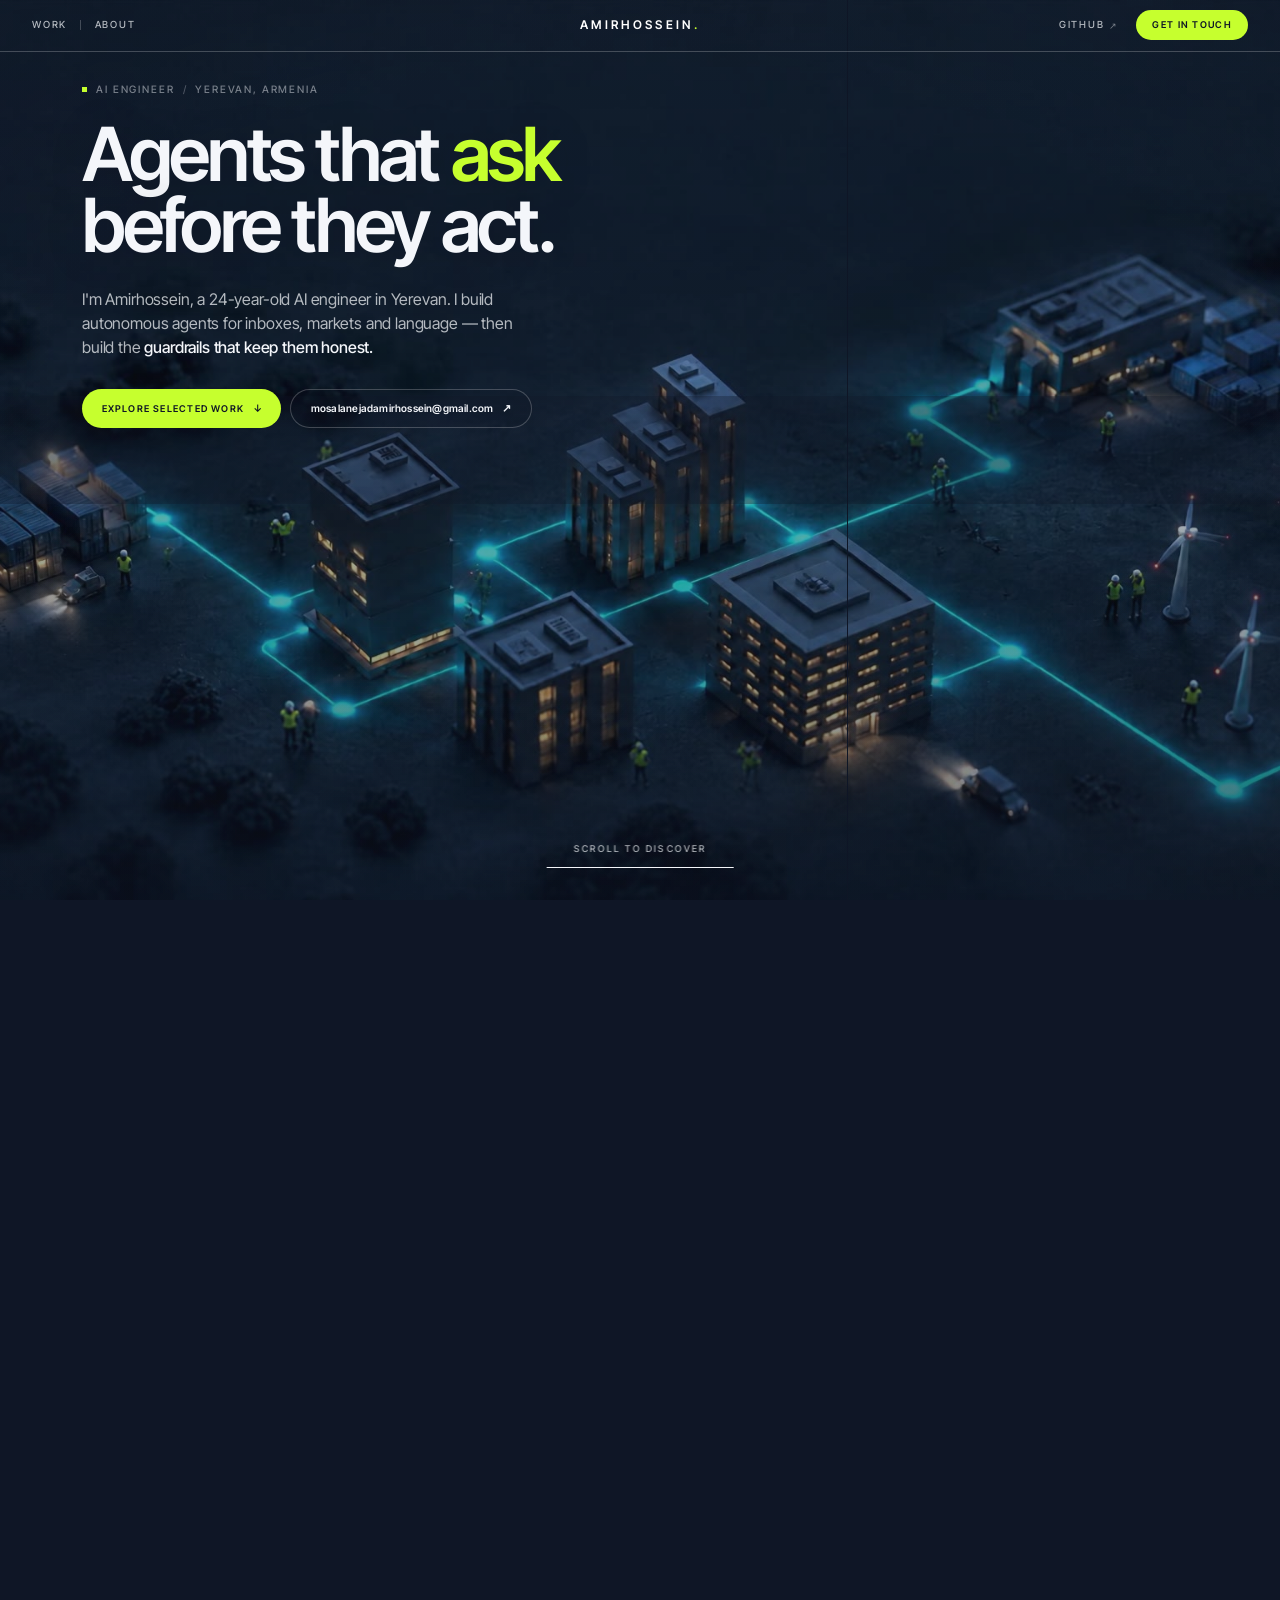
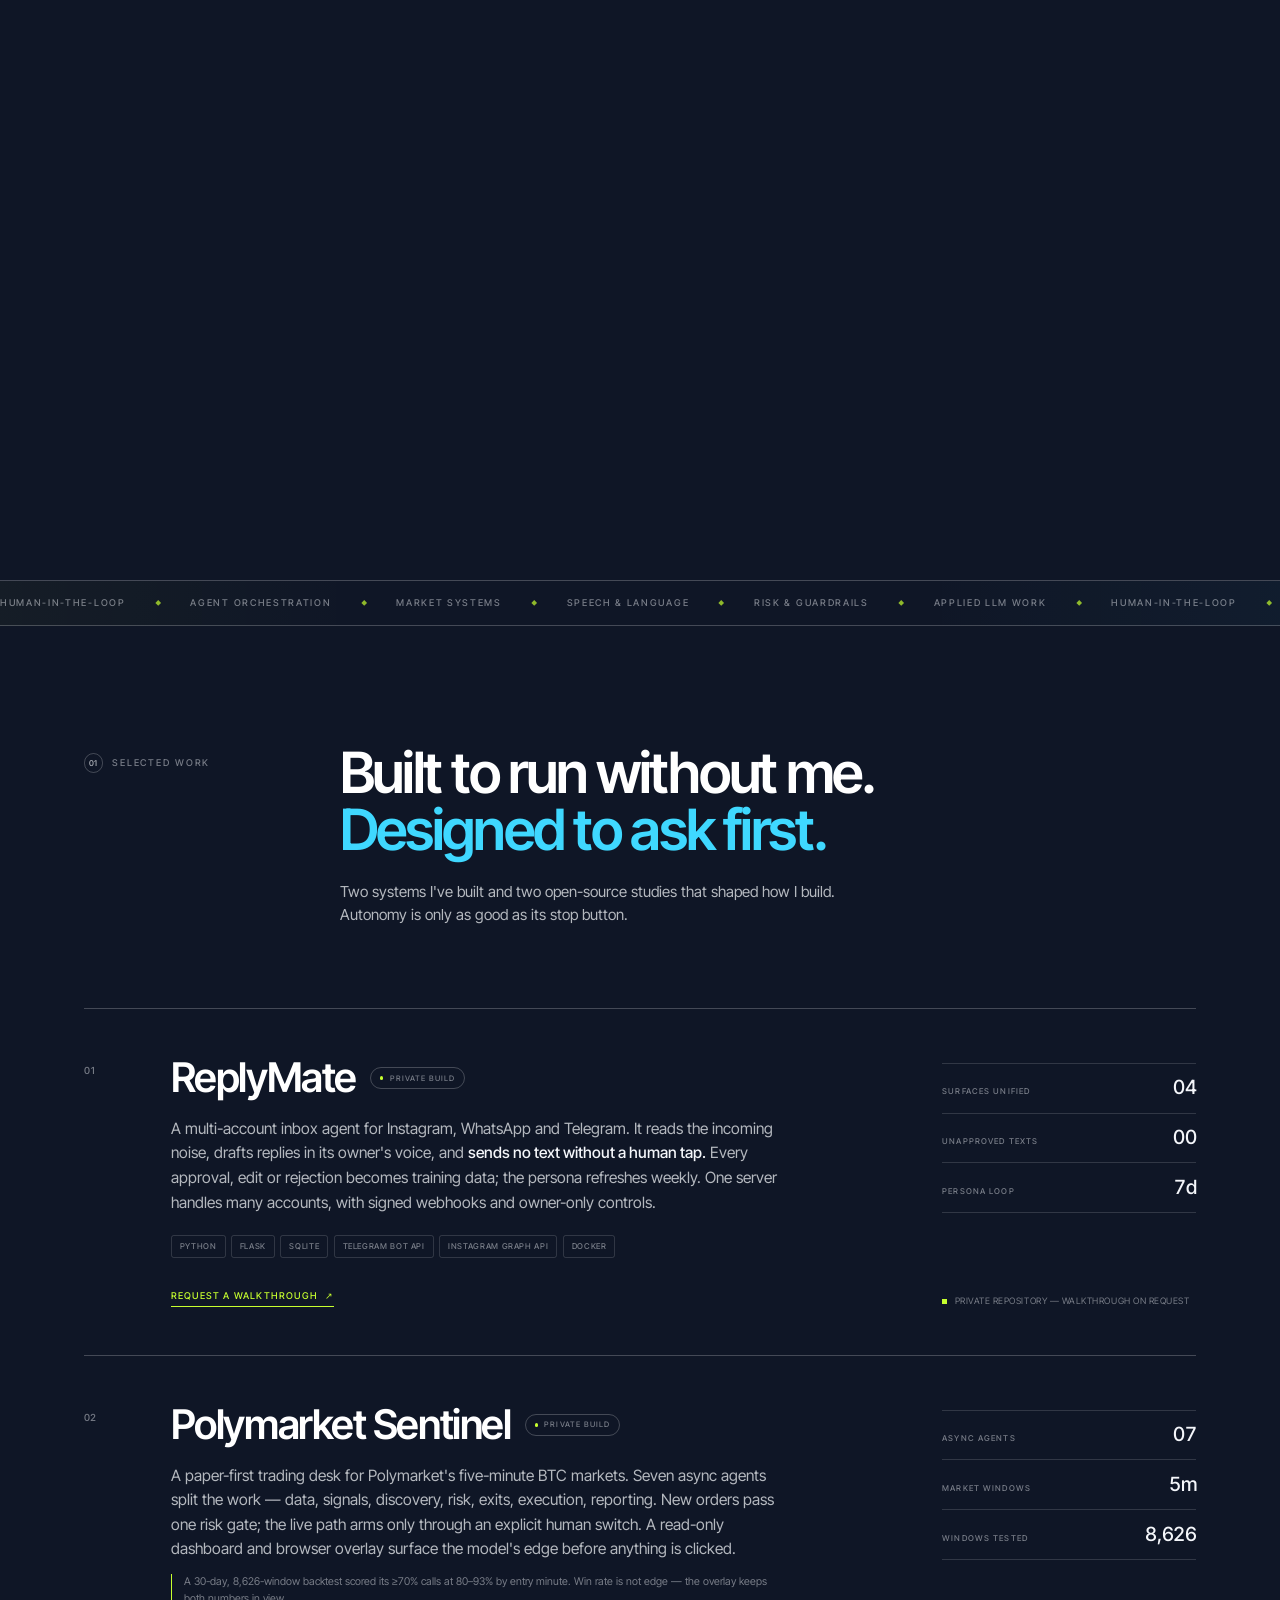
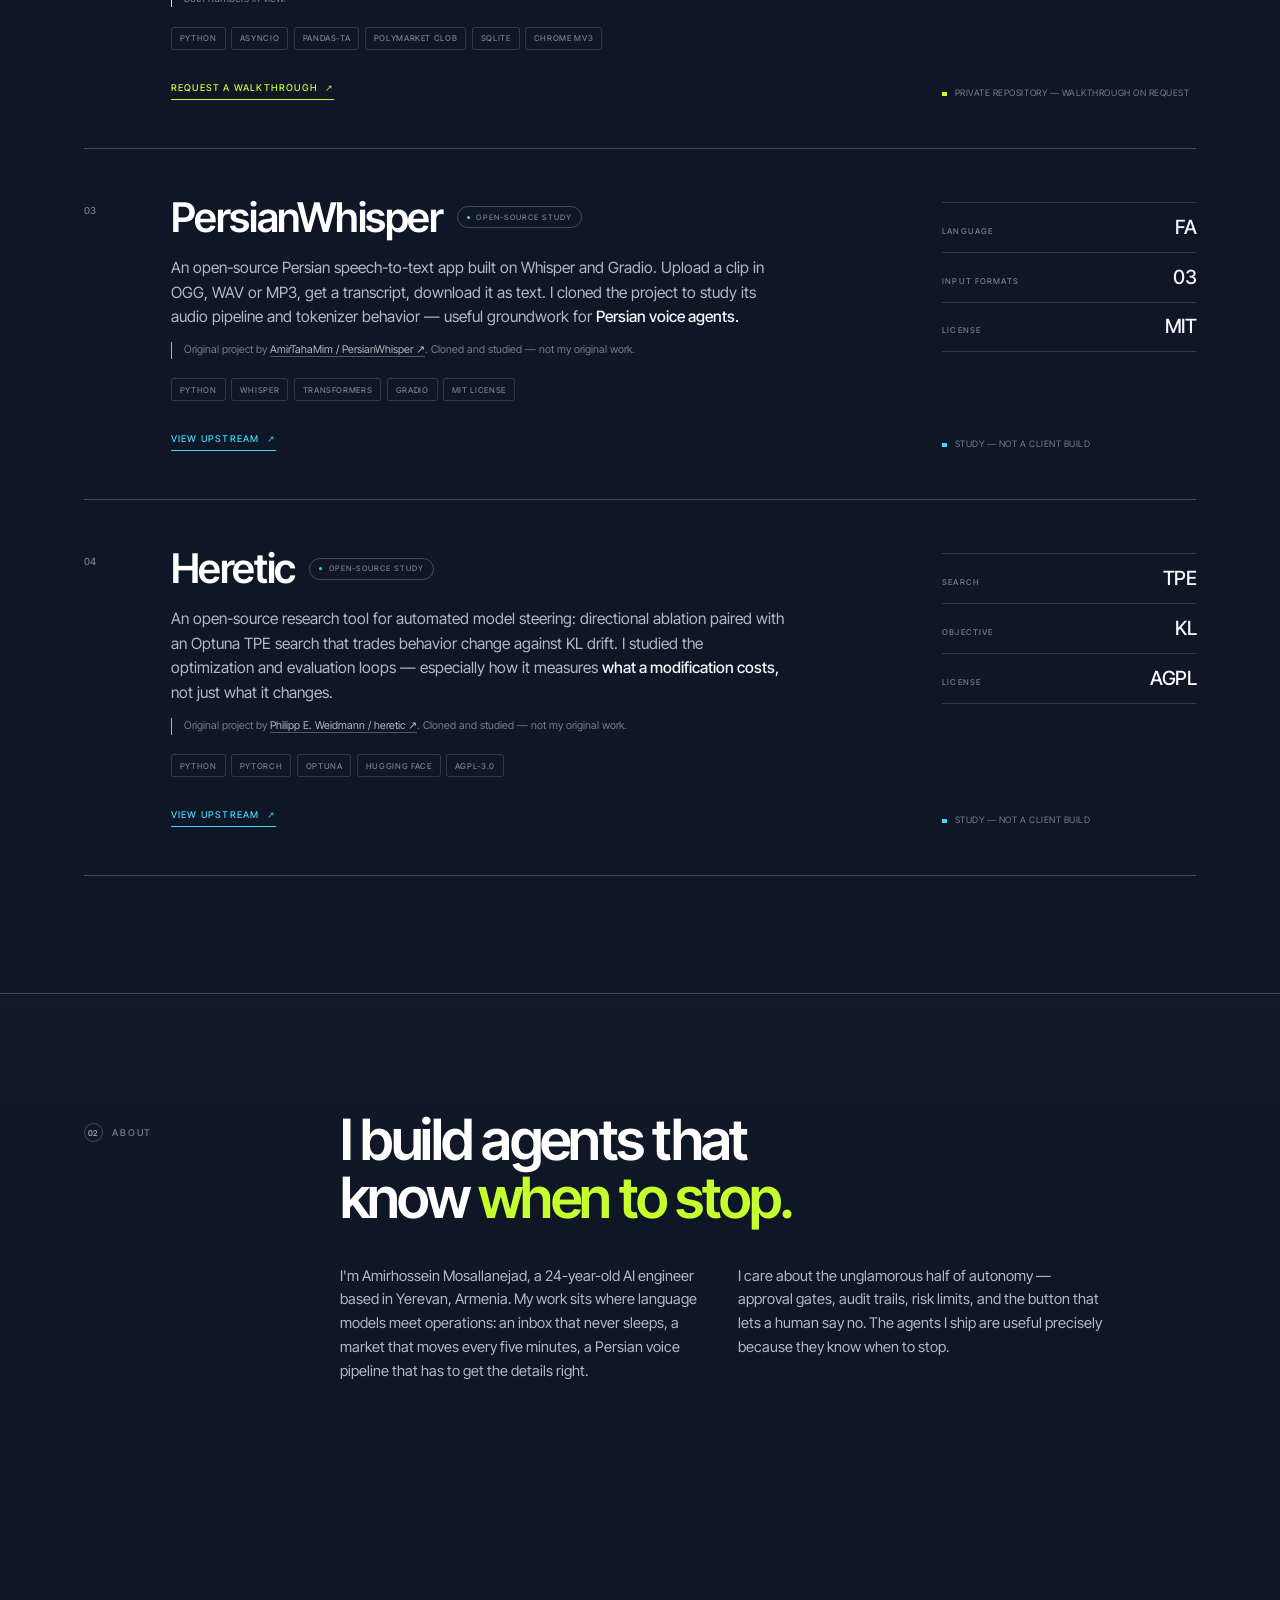
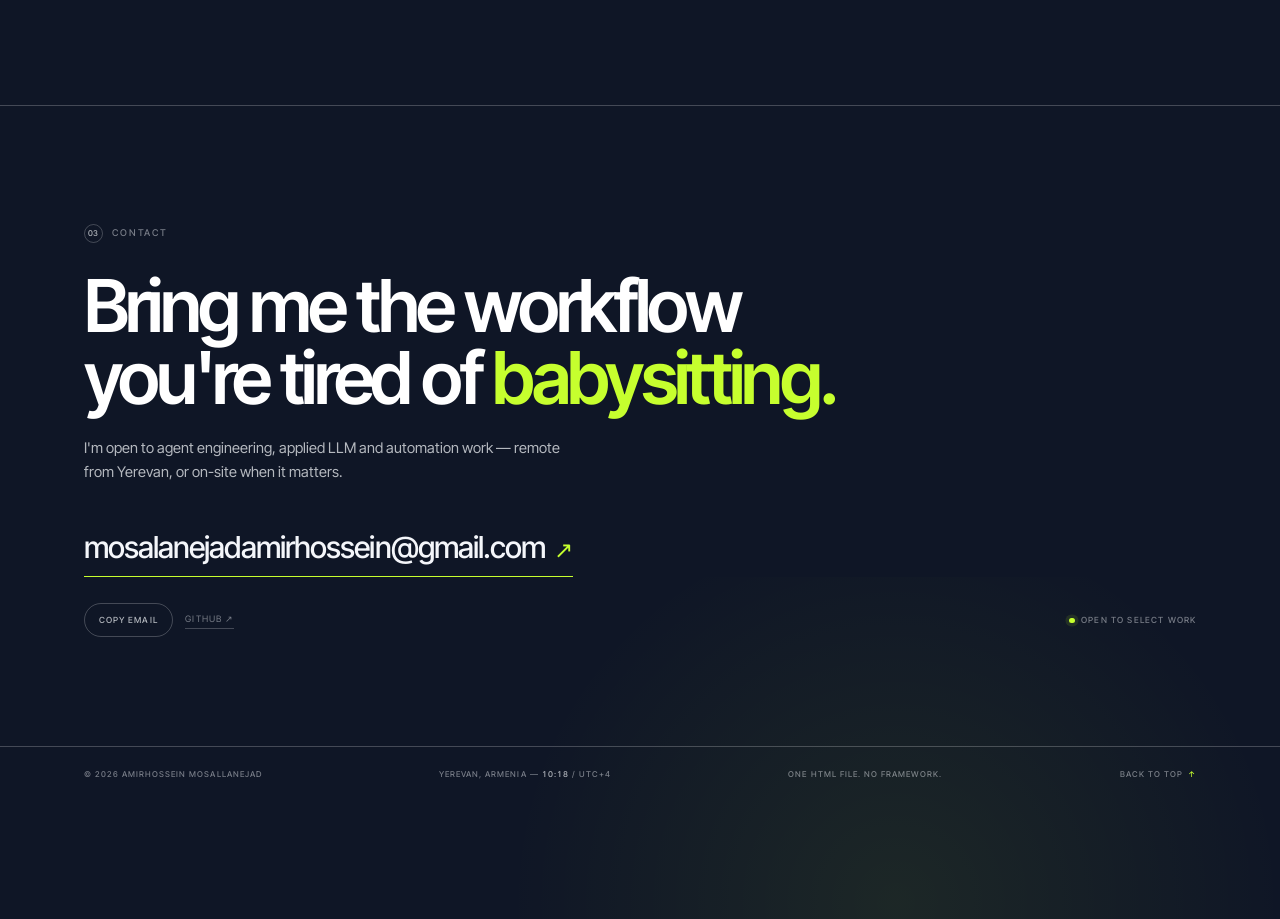
==== index.html @ d2a383b5 "Remove the remaining mobile scroll hitches The fixed nav blurred the playing video whenever scrollin" ====
<!doctype html>
<html lang="en" class="no-js">
<head>
<meta charset="utf-8" />
<meta name="viewport" content="width=device-width, initial-scale=1" />
<title>Amirhossein Mosallanejad — AI Engineer, Yerevan</title>
<meta name="description" content="Amirhossein Mosallanejad is an AI engineer in Yerevan building autonomous agents — inbox systems, market tooling and language interfaces — with human approval built in." />
<meta name="google-site-verification" content="Wi-mcIzAHTsXo7SHB0qnZDBmUyyiSTgstrzlADYNdCY" />
<meta name="author" content="Amirhossein Mosallanejad" />
<meta name="robots" content="index, follow, max-image-preview:large" />
<link rel="canonical" href="https://amirhosseinmosallanejad.github.io/" />
<link rel="me" href="https://github.com/AMIRHOSSEINMOSALLANEJAD" />
<meta name="color-scheme" content="dark" />
<meta name="theme-color" content="#0f1626" />
<meta property="og:type" content="website" />
<meta property="og:site_name" content="Amirhossein Mosallanejad" />
<meta property="og:locale" content="en_US" />
<meta property="og:url" content="https://amirhosseinmosallanejad.github.io/" />
<meta property="og:title" content="Amirhossein Mosallanejad — AI Engineer" />
<meta property="og:description" content="Autonomous agents for inboxes, markets and language. Built with guardrails, shipped with intent." />
<meta property="og:image" content="https://d2ol7oe51mr4n9.cloudfront.net/user_38xzZboKViGWJOttwIXH07lWA1P/33150b94-09f7-47da-a7c9-3ae76c2dd7eb.jpg" />
<meta property="og:image:alt" content="An isometric night city with glowing cyan routes between its buildings." />
<meta name="twitter:card" content="summary_large_image" />
<meta name="twitter:title" content="Amirhossein Mosallanejad — AI Engineer" />
<meta name="twitter:description" content="Autonomous agents for inboxes, markets and language. Built with guardrails, shipped with intent." />
<meta name="twitter:image" content="https://d2ol7oe51mr4n9.cloudfront.net/user_38xzZboKViGWJOttwIXH07lWA1P/33150b94-09f7-47da-a7c9-3ae76c2dd7eb.jpg" />
<script type="application/ld+json">
{
  "@context": "https://schema.org",
  "@type": "Person",
  "name": "Amirhossein Mosallanejad",
  "alternateName": "امیرحسین موسوی‌نژاد",
  "url": "https://amirhosseinmosallanejad.github.io/",
  "jobTitle": "AI Engineer",
  "description": "AI engineer building autonomous agents for inboxes, markets and language, with human approval built in.",
  "address": {
    "@type": "PostalAddress",
    "addressLocality": "Yerevan",
    "addressCountry": "AM"
  },
  "sameAs": [
    "https://github.com/AMIRHOSSEINMOSALLANEJAD"
  ],
  "knowsAbout": [
    "AI agents",
    "LLM applications",
    "workflow automation",
    "market systems",
    "speech recognition"
  ]
}
</script>
<noscript><style>.loader{display:none!important}</style></noscript>
<link rel="icon" href="data:image/svg+xml,%3Csvg xmlns='http://www.w3.org/2000/svg' viewBox='0 0 64 64'%3E%3Crect width='64' height='64' rx='14' fill='%230f1626'/%3E%3Cpath d='M18 46 31 17h3l13 29h-7l-3-8H27l-3 8z' fill='%23c6ff2e'/%3E%3C/svg%3E" />
<script>document.documentElement.classList.remove('no-js');document.documentElement.classList.add('js');</script>
<style>
/* Inter Tight — The Inter Project Authors, SIL Open Font License 1.1 */
@font-face{
  font-family:"Inter Tight";
  font-style:normal;
  font-weight:400 700;
  font-display:swap;
  src:url([data-uri]) format("woff2");
}

:root{
  --night:#0f1626;
  --ink:#f4f6fa;
  --ink-72:rgba(244,246,250,.72);
  --ink-46:rgba(244,246,250,.46);
  --grey:#2a3245;
  --lime:#c6ff2e;
  --cyan:#3fd8ff;
  --line:rgba(255,255,255,.22);
  --u:clamp(.72px, min(calc(100vw / 1440), calc(100vh / 960)), 1.5px);
  --pad:calc(var(--u) * 92);
  --gutter:calc(var(--u) * 36);
  --ease:cubic-bezier(.22, 1, .36, 1);
}

*,*::before,*::after{box-sizing:border-box}
html{scroll-behavior:smooth;background:var(--night);-webkit-text-size-adjust:100%}
html,body{overflow-x:clip}
body{
  margin:0;
  background:var(--night);
  color:var(--ink);
  font-family:"Inter Tight","Inter","Helvetica Neue",Arial,sans-serif;
  font-size:calc(var(--u) * 18);
  line-height:1.5;
  font-weight:400;
  -webkit-font-smoothing:antialiased;
  -moz-osx-font-smoothing:grayscale;
  text-rendering:optimizeLegibility;
}
body, a, button, a:visited{color:inherit}
a{text-decoration:none}
button{font:inherit;color:inherit;border:0;background:none;padding:0}
img,video,svg{display:block;max-width:100%}
h1,h2,h3,p,dl,dd,dt,ul,ol,figure{margin:0}
ul,ol{list-style:none;padding:0}
::selection{background:var(--lime);color:var(--night)}
:focus-visible{outline:2px solid var(--lime);outline-offset:4px}
.sr-only{
  position:absolute!important;width:1px;height:1px;padding:0;margin:-1px;
  overflow:hidden;clip:rect(0 0 0 0);white-space:nowrap;border:0;
}
.skip{
  position:fixed;top:12px;left:12px;z-index:300;
  transform:translateY(-160%);
  background:var(--lime);color:var(--night);
  padding:12px 18px;border-radius:999px;
  font-size:11px;font-weight:600;letter-spacing:.12em;text-transform:uppercase;
  transition:transform .25s var(--ease);
}
.skip:focus{transform:none}

/* ---------- nav ---------- */
.nav{
  position:fixed;inset:0 0 auto;z-index:100;
  height:calc(var(--u) * 58);
  display:grid;
  grid-template-columns:1fr auto 1fr;
  align-items:center;
  padding-inline:var(--gutter);
  border-bottom:1px solid var(--line);
  transition:background .45s ease, backdrop-filter .45s ease, border-color .45s ease;
}
.nav.is-scrolled{
  background:rgba(15,22,38,.6);
  border-bottom-color:rgba(255,255,255,.14);
  -webkit-backdrop-filter:blur(18px) saturate(1.2);
  backdrop-filter:blur(18px) saturate(1.2);
}
.nav-left{display:flex;align-items:center;gap:calc(var(--u) * 15);min-width:0}
.nav-left a,
.nav-gh{
  font-size:calc(var(--u) * 11);
  font-weight:500;
  letter-spacing:.18em;
  text-transform:uppercase;
  color:var(--ink-72);
  transition:color .25s ease;
  white-space:nowrap;
}
.nav-left a:hover,.nav-gh:hover{color:var(--ink)}
.nav-left .hair{display:block;width:1px;height:calc(var(--u) * 11);background:var(--line)}
.wordmark{
  justify-self:center;
  font-size:calc(var(--u) * 13.5);
  font-weight:600;
  letter-spacing:.28em;
  text-transform:uppercase;
  white-space:nowrap;
  transition:opacity .25s ease;
}
.wordmark span{color:var(--lime)}
.wordmark:hover{opacity:.72}
.nav-right{display:flex;align-items:center;justify-content:flex-end;gap:calc(var(--u) * 22);min-width:0}
.nav-gh{display:inline-flex;align-items:center;gap:calc(var(--u) * 5)}
.nav-gh .arr{font-size:.9em;letter-spacing:0;color:var(--ink-46);transition:color .25s ease,transform .25s ease}
.nav-gh:hover .arr{color:var(--lime);transform:translate(1px,-1px)}
.gh-short{display:none}
.nav-cta{
  display:inline-flex;align-items:center;justify-content:center;
  height:calc(var(--u) * 34);
  padding:0 calc(var(--u) * 18);
  border-radius:999px;
  background:var(--lime);color:var(--night);
  font-size:calc(var(--u) * 10.5);
  font-weight:600;
  letter-spacing:.14em;
  text-transform:uppercase;
  white-space:nowrap;
  transition:transform .3s var(--ease), background .3s ease;
}
.nav-cta:hover{transform:translateY(-1px);background:#d8ff6b}
.nav-cta-short{display:none}

/* ---------- hero ---------- */
.hero-track{position:relative;z-index:1;height:420vh;height:420lvh;background:var(--night)}
.scene{
  position:sticky;top:0;
  height:100vh;
  height:100lvh;
  overflow:hidden;
  background:var(--night);
  isolation:isolate;
}
.scene-video{
  position:absolute;inset:0;z-index:0;
  width:100%;height:100%;
  object-fit:cover;object-position:center;
  background:var(--night);
  transform:translateZ(0);
  filter:saturate(1.04) contrast(1.02);
}
.js .scene-video{
  opacity:0;
  transition:opacity .45s ease;
}
.js .scene-video.is-ready{opacity:1}
.shade{position:absolute;left:0;right:0;z-index:1;pointer-events:none}
.shade-top{
  top:0;height:56%;
  background:linear-gradient(180deg,rgba(15,22,38,.55),rgba(15,22,38,.34));
}
.shade-bottom{
  bottom:0;height:56%;
  background:linear-gradient(0deg,rgba(15,22,38,.5),rgba(15,22,38,.3));
}
.scene::after{
  content:"";position:absolute;inset:0;z-index:1;pointer-events:none;
  background:radial-gradient(120% 92% at 50% 42%,transparent 38%,rgba(15,22,38,.42) 100%);
}
.scene-veil{
  position:absolute;inset:0;z-index:4;
  background:var(--night);
  opacity:0;pointer-events:none;
  will-change:opacity;
}
.stage{
  position:absolute;inset:0;z-index:2;
  perspective:calc(var(--u) * 900);
  perspective-origin:50% 42%;
  pointer-events:none;
}
.hero-copy{
  position:absolute;
  top:calc(var(--u) * 92);
  left:var(--pad);
  right:var(--pad);
  max-width:calc(var(--u) * 900);
  transform-origin:50% 100%;
  will-change:transform,opacity;
  pointer-events:auto;
}
.eyebrow{
  display:flex;align-items:center;gap:calc(var(--u) * 10);
  font-size:calc(var(--u) * 11.5);
  font-weight:500;
  letter-spacing:.18em;
  text-transform:uppercase;
  color:var(--ink-46);
}
.eyebrow::before{
  content:"";width:calc(var(--u) * 6);height:calc(var(--u) * 6);
  background:var(--lime);flex:0 0 auto;
}
.eyebrow .sep{color:rgba(244,246,250,.28);letter-spacing:0}
.hero-title{
  margin-top:calc(var(--u) * 24);
  max-width:calc(var(--u) * 880);
  font-size:calc(var(--u) * 84);
  font-weight:600;
  line-height:.96;
  letter-spacing:-.045em;
  text-wrap:balance;
  color:var(--ink);
  text-shadow:0 2px 40px rgba(15,22,38,.18);
}
.hero-title em{font-style:normal;color:var(--lime)}
.hero-sub{
  max-width:calc(var(--u) * 525);
  margin-top:calc(var(--u) * 28);
  font-size:calc(var(--u) * 18);
  line-height:1.5;
  letter-spacing:-.01em;
  color:var(--ink-72);
  text-wrap:pretty;
}
.hero-sub strong{font-weight:500;color:var(--ink)}
.hero-actions{
  display:flex;align-items:center;flex-wrap:wrap;
  gap:calc(var(--u) * 10);
  margin-top:calc(var(--u) * 34);
}
.pill{
  display:inline-flex;align-items:center;justify-content:center;gap:calc(var(--u) * 10);
  height:calc(var(--u) * 44);
  padding:0 calc(var(--u) * 22);
  border-radius:999px;
  font-size:calc(var(--u) * 10.5);
  font-weight:600;
  letter-spacing:.13em;
  text-transform:uppercase;
  white-space:nowrap;
  transition:transform .35s var(--ease), background .3s ease, border-color .3s ease, color .3s ease;
}
.pill .arr{font-size:1.1em;letter-spacing:0}
.pill-lime{background:var(--lime);color:var(--night)}
.pill-lime:hover{background:#d8ff6b;transform:translateY(-2px)}
.pill-mail{
  border:1px solid var(--line);
  color:var(--ink);
  font-size:calc(var(--u) * 11.5);
  letter-spacing:.02em;
  text-transform:none;
  -webkit-backdrop-filter:blur(10px);
  backdrop-filter:blur(10px);
  background:rgba(15,22,38,.14);
}
.pill-mail:hover{border-color:rgba(255,255,255,.55);background:rgba(15,22,38,.34);transform:translateY(-2px)}
.pill-mail .short{display:none}

.worklist{
  position:absolute;
  left:var(--gutter);
  bottom:calc(var(--u) * 28);
  width:calc(var(--u) * 430);
  max-width:calc(100vw - var(--gutter) * 2);
  z-index:3;
  border-top:1px solid var(--line);
  opacity:0;
  transform:translateY(40px);
  will-change:transform,opacity;
  pointer-events:auto;
}
.js .worklist{visibility:hidden}
.js .worklist.is-visible{visibility:visible}
.wl-head{
  display:flex;align-items:center;justify-content:space-between;gap:calc(var(--u) * 16);
  padding-top:calc(var(--u) * 12);
  font-size:calc(var(--u) * 10.5);
  font-weight:500;
  letter-spacing:.18em;
  text-transform:uppercase;
  color:var(--ink-46);
}
.wl-row{
  display:grid;
  grid-template-columns:calc(var(--u) * 30) minmax(0,1fr) auto;
  align-items:center;
  gap:calc(var(--u) * 12);
  min-height:calc(var(--u) * 46);
  padding:calc(var(--u) * 7) 0;
  border-bottom:1px solid rgba(255,255,255,.12);
  transition:background .25s ease, padding .25s ease;
}
.wl-row:last-child{border-bottom:0}
.wl-index{
  font-size:calc(var(--u) * 10.5);
  font-weight:500;
  letter-spacing:.06em;
  color:var(--ink-46);
  font-variant-numeric:tabular-nums;
  transition:color .25s ease;
}
.wl-name{
  font-size:calc(var(--u) * 19);
  font-weight:500;
  letter-spacing:-.02em;
  color:var(--ink-46);
  transition:color .25s ease;
  overflow:hidden;text-overflow:ellipsis;white-space:nowrap;
}
.wl-meta{
  font-size:calc(var(--u) * 9.5);
  font-weight:500;
  letter-spacing:.14em;
  text-transform:uppercase;
  color:var(--ink-46);
  white-space:nowrap;
}
.wl-row:hover{padding-left:calc(var(--u) * 6)}
.wl-row:hover .wl-name{color:var(--ink-72)}
.wl-row.is-active{padding-left:calc(var(--u) * 10)}
.wl-row.is-active .wl-name{color:var(--ink)}
.wl-row.is-active .wl-index{color:var(--lime)}
.wl-row.is-active .wl-meta{color:var(--ink-72)}
.wl-row.is-active .wl-index::after{
  content:"";display:inline-block;vertical-align:middle;
  width:calc(var(--u) * 4);height:calc(var(--u) * 4);
  margin-left:calc(var(--u) * 5);
  background:var(--lime);border-radius:50%;
}

.cue{
  position:absolute;
  left:50%;
  bottom:calc(var(--u) * 36);
  z-index:3;
  transform:translateX(-50%);
  text-align:center;
  pointer-events:none;
  color:var(--ink-72);
  will-change:opacity;
}
.cue-text{
  display:block;
  font-size:calc(var(--u) * 10.5);
  font-weight:500;
  letter-spacing:.22em;
  text-transform:uppercase;
  white-space:nowrap;
}
.cue-line{
  display:block;
  width:calc(var(--u) * 210);
  height:1px;
  margin-top:calc(var(--u) * 12);
  background:rgba(255,255,255,.18);
  overflow:hidden;
}
.cue-line i{
  display:block;width:100%;height:100%;
  background:var(--ink);
  transform-origin:left center;
  transform:scaleX(1);
  will-change:transform;
}

/* recorder helper (never visible) */
.rec-driver{
  position:fixed;left:-9999px;top:0;
  width:2px;height:2px;background:var(--lime);
  opacity:0;pointer-events:none;
}

/* ---------- loader ---------- */
.loader{
  position:fixed;inset:0;z-index:200;
  display:grid;place-items:center;
  background:
    radial-gradient(55% 45% at 50% 47%,rgba(63,216,255,.07),transparent 70%),
    radial-gradient(42% 34% at 50% 50%,rgba(198,255,46,.035),transparent 72%),
    var(--night);
  opacity:1;visibility:visible;
  transition:opacity .6s ease, visibility 0s linear 0s;
}
.loader.is-done{opacity:0;visibility:hidden;pointer-events:none;transition:opacity .6s ease, visibility 0s linear .6s}
.loader-inner{
  display:flex;flex-direction:column;align-items:center;
  gap:calc(var(--u) * 24);
  padding:var(--gutter);
  text-align:center;
}
.loader-mark{
  position:relative;
  width:calc(var(--u) * 240);
  height:calc(var(--u) * 170);
  display:grid;place-items:center;
}
.loader-mark::after{
  content:"";position:absolute;left:50%;top:50%;
  width:calc(var(--u) * 160);height:calc(var(--u) * 160);
  transform:translate(-50%,-50%);
  background:radial-gradient(circle,rgba(198,255,46,.06),transparent 66%);
  border-radius:50%;
}
.ellipse{
  position:absolute;left:50%;top:50%;
  border:1px dotted rgba(244,246,250,.24);
  border-radius:50%;
}
.e1{width:calc(var(--u) * 204);height:calc(var(--u) * 72);margin:calc(var(--u) * -36) 0 0 calc(var(--u) * -102);transform:rotate(-22deg)}
.e2{width:calc(var(--u) * 154);height:calc(var(--u) * 54);margin:calc(var(--u) * -27) 0 0 calc(var(--u) * -77);transform:rotate(48deg)}
.rotor{
  position:absolute;inset:0;
  animation:rotor 1.6s ease infinite;
}
@keyframes rotor{to{transform:rotate(360deg)}}
.rotor i{
  position:absolute;left:50%;top:50%;
  width:calc(var(--u) * 7);height:calc(var(--u) * 7);
  margin:calc(var(--u) * -3.5) 0 0 calc(var(--u) * -3.5);
  background:var(--cyan);
  transform:rotate(calc(var(--i) * 60deg)) translateX(calc(var(--u) * 44));
}
.chev{
  position:absolute;left:50%;top:50%;
  width:calc(var(--u) * 16);height:calc(var(--u) * 16);
  margin:calc(var(--u) * -9) 0 0 calc(var(--u) * -6);
  border-left:calc(var(--u) * 2.5) solid var(--lime);
  border-top:calc(var(--u) * 2.5) solid var(--lime);
  transform:rotate(45deg);
}
.loader-word{
  font-size:calc(var(--u) * 14);
  font-weight:600;
  letter-spacing:.32em;
  text-transform:uppercase;
}
.loader-word span{color:var(--lime)}
.loader-status{
  display:inline-flex;align-items:center;gap:calc(var(--u) * 8);
  font-size:calc(var(--u) * 9.5);
  font-weight:500;
  letter-spacing:.19em;
  text-transform:uppercase;
  color:var(--ink-46);
}
.loader-status i{
  width:calc(var(--u) * 5);height:calc(var(--u) * 5);
  border-radius:50%;background:var(--lime);
  animation:pulse 1.8s ease-in-out infinite;
}
@keyframes pulse{0%,100%{opacity:.35;transform:scale(.85)}50%{opacity:1;transform:scale(1)}}

/* ---------- content shell ---------- */
.content{position:relative;z-index:4;background:var(--night)}
.content-top{border-top:1px solid var(--line)}
.wrap{
  width:min(calc(100% - var(--pad) * 2),calc(var(--u) * 1252));
  margin-inline:auto;
}
.ticker{
  overflow:hidden;
  border-bottom:1px solid var(--line);
  padding-block:calc(var(--u) * 17);
  background:linear-gradient(90deg,rgba(198,255,46,.03),transparent 28%,transparent 72%,rgba(63,216,255,.035));
}
.ticker-track{
  display:flex;width:max-content;
  animation:marquee 44s linear infinite;
  will-change:transform;
}
.ticker-group{
  display:flex;align-items:center;flex:0 0 auto;
  gap:calc(var(--u) * 34);
  padding-right:calc(var(--u) * 34);
}
.ticker-group span{
  display:inline-flex;align-items:center;gap:calc(var(--u) * 34);
  font-size:calc(var(--u) * 10.5);
  font-weight:500;
  letter-spacing:.18em;
  text-transform:uppercase;
  color:var(--ink-46);
  white-space:nowrap;
}
.ticker-group span::after{
  content:"";width:calc(var(--u) * 5);height:calc(var(--u) * 5);
  background:var(--lime);transform:rotate(45deg);opacity:.7;
}
@keyframes marquee{to{transform:translateX(-50%)}}

.section{padding-block:calc(var(--u) * 132)}
#work,#about,#contact{scroll-margin-top:calc(var(--u) * 70)}
.section-label{
  display:flex;align-items:center;gap:calc(var(--u) * 10);
  font-size:calc(var(--u) * 10.5);
  font-weight:500;
  letter-spacing:.2em;
  text-transform:uppercase;
  color:var(--ink-46);
}
.section-label span{
  display:inline-flex;align-items:center;justify-content:center;
  width:calc(var(--u) * 22);height:calc(var(--u) * 22);
  border:1px solid var(--line);
  border-radius:50%;
  font-size:calc(var(--u) * 9);
  letter-spacing:0;
  color:var(--ink-72);
}

/* ---------- work ---------- */
.section-head{
  display:grid;
  grid-template-columns:calc(var(--u) * 240) minmax(0,1fr);
  gap:calc(var(--u) * 48);
  align-items:start;
}
.section-head .section-label{padding-top:calc(var(--u) * 11)}
.section-head h2{
  max-width:calc(var(--u) * 890);
  font-size:calc(var(--u) * 64);
  font-weight:600;
  line-height:1.01;
  letter-spacing:-.04em;
  text-wrap:balance;
}
.section-head h2 em{font-style:normal;color:var(--cyan)}
.section-intro{
  max-width:calc(var(--u) * 560);
  margin-top:calc(var(--u) * 24);
  font-size:calc(var(--u) * 17);
  line-height:1.55;
  color:var(--ink-72);
  text-wrap:pretty;
}
.projects{
  margin-top:calc(var(--u) * 92);
  border-top:1px solid var(--line);
}
.project{
  --accent:var(--lime);
  position:relative;
  display:grid;
  grid-template-columns:calc(var(--u) * 58) minmax(0,1fr) calc(var(--u) * 286);
  gap:calc(var(--u) * 40);
  padding-block:calc(var(--u) * 54);
  border-bottom:1px solid var(--line);
  scroll-margin-top:calc(var(--u) * 82);
}
.project[data-kind="study"]{--accent:var(--cyan)}
.project::before{
  content:"";position:absolute;left:0;right:0;top:-1px;height:1px;
  background:var(--accent);
  transform:scaleX(0);transform-origin:left center;
  transition:transform .65s var(--ease);
}
.project:hover::before{transform:scaleX(1)}
.p-num{
  padding-top:calc(var(--u) * 8);
  font-size:calc(var(--u) * 11);
  font-weight:500;
  letter-spacing:.08em;
  color:var(--ink-46);
  font-variant-numeric:tabular-nums;
  transition:color .3s ease;
}
.project:hover .p-num{color:var(--accent)}
.p-top{display:flex;align-items:center;flex-wrap:wrap;gap:calc(var(--u) * 16)}
.p-top h3{
  font-size:calc(var(--u) * 46);
  font-weight:600;
  line-height:1.02;
  letter-spacing:-.035em;
}
.badge{
  display:inline-flex;align-items:center;gap:calc(var(--u) * 7);
  padding:calc(var(--u) * 5) calc(var(--u) * 10);
  border:1px solid var(--line);
  border-radius:999px;
  font-size:calc(var(--u) * 8.5);
  font-weight:500;
  letter-spacing:.14em;
  text-transform:uppercase;
  color:var(--ink-46);
  white-space:nowrap;
}
.badge::before{
  content:"";width:calc(var(--u) * 4);height:calc(var(--u) * 4);
  border-radius:50%;background:var(--accent);
}
.p-lede{
  max-width:calc(var(--u) * 690);
  margin-top:calc(var(--u) * 20);
  font-size:calc(var(--u) * 17.5);
  line-height:1.58;
  color:var(--ink-72);
  text-wrap:pretty;
}
.p-lede strong{color:var(--ink);font-weight:500}
.p-note{
  max-width:calc(var(--u) * 690);
  margin-top:calc(var(--u) * 14);
  padding-left:calc(var(--u) * 14);
  border-left:1px solid var(--accent);
  font-size:calc(var(--u) * 12);
  line-height:1.55;
  color:var(--ink-46);
}
.p-note a{color:var(--ink-72);border-bottom:1px solid rgba(244,246,250,.28);transition:color .25s ease,border-color .25s ease}
.p-note a:hover{color:var(--accent);border-color:var(--accent)}
.tags{display:flex;flex-wrap:wrap;gap:calc(var(--u) * 6);margin-top:calc(var(--u) * 22)}
.tags li{
  padding:calc(var(--u) * 5) calc(var(--u) * 9);
  border:1px solid rgba(255,255,255,.14);
  border-radius:calc(var(--u) * 3);
  font-size:calc(var(--u) * 9);
  font-weight:500;
  letter-spacing:.08em;
  text-transform:uppercase;
  color:var(--ink-46);
}
.p-actions{margin-top:calc(var(--u) * 26)}
.p-link{
  display:inline-flex;align-items:center;gap:calc(var(--u) * 8);
  padding-bottom:calc(var(--u) * 4);
  border-bottom:1px solid var(--accent);
  font-size:calc(var(--u) * 10.5);
  font-weight:500;
  letter-spacing:.13em;
  text-transform:uppercase;
  color:var(--accent);
  transition:gap .3s var(--ease),opacity .25s ease;
}
.p-link:hover{gap:calc(var(--u) * 13);opacity:.8}
.p-side{
  display:flex;flex-direction:column;justify-content:space-between;
  gap:calc(var(--u) * 24);
  padding-top:calc(var(--u) * 6);
}
.stats{border-top:1px solid rgba(255,255,255,.14)}
.stats > div{
  display:flex;align-items:baseline;justify-content:space-between;gap:calc(var(--u) * 14);
  padding-block:calc(var(--u) * 11);
  border-bottom:1px solid rgba(255,255,255,.14);
}
.stats dt{
  font-size:calc(var(--u) * 9);
  font-weight:500;
  letter-spacing:.14em;
  text-transform:uppercase;
  color:var(--ink-46);
}
.stats dd{
  font-size:calc(var(--u) * 22);
  font-weight:500;
  letter-spacing:-.02em;
  color:var(--ink);
  font-variant-numeric:tabular-nums;
  text-align:right;
}
.p-side-foot{
  font-size:calc(var(--u) * 10);
  line-height:1.5;
  letter-spacing:.06em;
  text-transform:uppercase;
  color:var(--ink-46);
}
.p-side-foot i{display:inline-block;width:calc(var(--u) * 5);height:calc(var(--u) * 5);background:var(--accent);margin-right:calc(var(--u) * 6)}

/* ---------- about ---------- */
.about{border-top:1px solid var(--line);background:linear-gradient(180deg,rgba(255,255,255,.012),transparent 30%)}
.about-grid{
  display:grid;
  grid-template-columns:calc(var(--u) * 240) minmax(0,1fr);
  gap:calc(var(--u) * 48);
  align-items:start;
}
.about .section-label{padding-top:calc(var(--u) * 13)}
.about-lede{
  max-width:calc(var(--u) * 800);
  font-size:calc(var(--u) * 64);
  font-weight:600;
  line-height:1.02;
  letter-spacing:-.045em;
  text-wrap:balance;
}
.about-lede em{font-style:normal;color:var(--lime)}
.about-copy{
  display:grid;
  grid-template-columns:repeat(2,minmax(0,1fr));
  gap:calc(var(--u) * 36);
  margin-top:calc(var(--u) * 42);
  max-width:calc(var(--u) * 860);
}
.about-copy p{
  font-size:calc(var(--u) * 16.5);
  line-height:1.62;
  color:var(--ink-72);
  text-wrap:pretty;
}
.about-facts{
  display:grid;
  grid-template-columns:repeat(4,minmax(0,1fr));
  gap:0;
  margin-top:calc(var(--u) * 54);
  border-top:1px solid var(--line);
  border-bottom:1px solid var(--line);
}
.fact{
  padding:calc(var(--u) * 20) calc(var(--u) * 18) calc(var(--u) * 22) 0;
  border-right:1px solid rgba(255,255,255,.14);
  min-width:0;
}
.fact:last-child{border-right:0;padding-right:0}
.fact dt{
  font-size:calc(var(--u) * 9);
  font-weight:500;
  letter-spacing:.16em;
  text-transform:uppercase;
  color:var(--ink-46);
}
.fact dd{
  margin-top:calc(var(--u) * 9);
  font-size:calc(var(--u) * 16);
  line-height:1.35;
  color:var(--ink);
  overflow-wrap:anywhere;
}
.fact dd span{display:block;font-size:calc(var(--u) * 11);color:var(--ink-46);margin-top:calc(var(--u) * 3)}
.about-links{
  display:flex;align-items:center;flex-wrap:wrap;gap:calc(var(--u) * 12);
  margin-top:calc(var(--u) * 30);
}
.ghost-btn{
  display:inline-flex;align-items:center;justify-content:center;gap:calc(var(--u) * 8);
  height:calc(var(--u) * 40);
  padding:0 calc(var(--u) * 16);
  border:1px solid var(--line);
  border-radius:999px;
  font-size:calc(var(--u) * 9.5);
  font-weight:500;
  letter-spacing:.13em;
  text-transform:uppercase;
  color:var(--ink-72);
  cursor:pointer;
  transition:color .25s ease,border-color .25s ease,background .25s ease,transform .3s var(--ease);
}
.ghost-btn:hover{color:var(--ink);border-color:rgba(255,255,255,.5);background:rgba(255,255,255,.03);transform:translateY(-1px)}
.ghost-btn .arr{color:var(--ink-46);letter-spacing:0}
.ghost-btn.is-copied{color:var(--night);background:var(--lime);border-color:var(--lime)}
.about-links .mail-inline{
  margin-left:calc(var(--u) * 4);
  font-size:calc(var(--u) * 12.5);
  color:var(--ink-46);
  border-bottom:1px solid rgba(255,255,255,.22);
  transition:color .25s ease,border-color .25s ease;
  overflow-wrap:anywhere;
}
.about-links .mail-inline:hover{color:var(--ink);border-color:var(--ink)}

/* ---------- contact ---------- */
.contact{
  position:relative;
  border-top:1px solid var(--line);
  padding-top:calc(var(--u) * 132);
  overflow:hidden;
}
.contact::before{
  content:"";position:absolute;right:-10%;bottom:-38%;
  width:80%;height:80%;
  background:radial-gradient(circle,rgba(198,255,46,.075),transparent 64%);
  pointer-events:none;
}
.contact-inner{position:relative;z-index:1}
.contact h2{
  max-width:calc(var(--u) * 1060);
  margin-top:calc(var(--u) * 30);
  font-size:calc(var(--u) * 82);
  font-weight:600;
  line-height:.99;
  letter-spacing:-.05em;
  text-wrap:balance;
}
.contact h2 em{font-style:normal;color:var(--lime)}
.contact-sub{
  max-width:calc(var(--u) * 560);
  margin-top:calc(var(--u) * 26);
  font-size:calc(var(--u) * 16.5);
  line-height:1.6;
  color:var(--ink-72);
}
.contact-mail{
  display:inline-flex;
  align-items:baseline;
  max-width:100%;
  margin-top:calc(var(--u) * 46);
  padding-bottom:calc(var(--u) * 6);
  border-bottom:1px solid var(--lime);
  font-size:calc(var(--u) * 34);
  font-weight:500;
  letter-spacing:-.03em;
  color:var(--ink);
  white-space:nowrap;
  transition:color .25s ease,letter-spacing .45s var(--ease);
}
.contact-mail:hover{color:var(--lime)}
.contact-mail .arr{display:inline-block;flex:0 0 auto;margin-left:calc(var(--u) * 10);font-size:.75em;color:var(--lime);transition:transform .3s var(--ease)}
.contact-mail:hover .arr{transform:translate(3px,-3px)}
.contact-row{
  display:flex;align-items:center;flex-wrap:wrap;gap:calc(var(--u) * 14);
  margin-top:calc(var(--u) * 30);
}
.contact-row .ghost-btn{height:calc(var(--u) * 38)}
.contact-row .mail-inline{
  font-size:calc(var(--u) * 10);
  letter-spacing:.12em;
  text-transform:uppercase;
  color:var(--ink-46);
  border-bottom:1px solid rgba(255,255,255,.22);
  padding-bottom:calc(var(--u) * 3);
  transition:color .25s ease,border-color .25s ease;
}
.contact-row .mail-inline:hover{color:var(--ink);border-color:var(--ink)}
.avail{
  display:inline-flex;align-items:center;gap:calc(var(--u) * 7);
  margin-left:auto;
  font-size:calc(var(--u) * 9.5);
  font-weight:500;
  letter-spacing:.14em;
  text-transform:uppercase;
  color:var(--ink-46);
}
.avail i{
  width:calc(var(--u) * 6);height:calc(var(--u) * 6);
  border-radius:50%;background:var(--lime);
  box-shadow:0 0 0 calc(var(--u) * 4) rgba(198,255,46,.1);
}
.footer{
  position:relative;z-index:1;
  margin-top:calc(var(--u) * 122);
  border-top:1px solid var(--line);
  padding-block:calc(var(--u) * 24);
}
.footer-inner{
  display:flex;align-items:center;justify-content:space-between;
  flex-wrap:wrap;
  gap:calc(var(--u) * 14) calc(var(--u) * 28);
  font-size:calc(var(--u) * 9);
  font-weight:500;
  letter-spacing:.13em;
  text-transform:uppercase;
  color:var(--ink-46);
}
.footer-inner a{color:var(--ink-46);transition:color .25s ease}
.footer-inner a:hover{color:var(--ink)}
.footer-inner .to-top{display:inline-flex;align-items:center;gap:calc(var(--u) * 6)}
.footer-inner .to-top .arr{color:var(--lime)}
.footer-inner time{font-variant-numeric:tabular-nums;color:var(--ink-72)}

/* ---------- reveal ---------- */
.js .reveal{opacity:0;transform:translateY(26px);transition:opacity .75s var(--ease),transform .75s var(--ease)}
.js .reveal.is-in{opacity:1;transform:none}

/* ---------- responsive ---------- */
@media (max-width:1180px){
  .project{grid-template-columns:calc(var(--u) * 46) minmax(0,1fr) calc(var(--u) * 238);gap:calc(var(--u) * 30)}
  .project .p-side{gap:calc(var(--u) * 18)}
  .about-facts{grid-template-columns:repeat(2,minmax(0,1fr))}
  .fact:nth-child(2){border-right:0;padding-right:0}
  .fact:nth-child(-n+2){border-bottom:1px solid rgba(255,255,255,.14)}
}

@media (max-width:900px){
  .scene-video{filter:none}
  .stage{perspective:none}
  .nav.is-scrolled{
    -webkit-backdrop-filter:none;
    backdrop-filter:none;
    background:rgba(15,22,38,.88);
    transition:background .45s ease, border-color .45s ease;
  }
  .pill-mail{
    -webkit-backdrop-filter:none;
    backdrop-filter:none;
    background:rgba(15,22,38,.5);
  }
  .hero-title{text-shadow:none}
  .section-head,.about-grid{grid-template-columns:minmax(0,1fr);gap:calc(var(--u) * 26)}
  .section-head .section-label,.about .section-label{padding-top:0}
  .projects{margin-top:calc(var(--u) * 70)}
  .project{grid-template-columns:calc(var(--u) * 36) minmax(0,1fr);gap:calc(var(--u) * 22)}
  .p-side{grid-column:2;flex-direction:row;align-items:flex-start;padding-top:0;gap:calc(var(--u) * 30)}
  .stats{flex:1;max-width:calc(var(--u) * 440)}
  .p-side-foot{display:none}
  .about-copy{grid-template-columns:minmax(0,1fr);gap:calc(var(--u) * 18)}
}

@media (max-width:760px){
  :root{--u:1px;--pad:18px;--gutter:18px}
  body{font-size:15px}
  .nav{
    height:58px;
    padding-inline:18px;
    display:flex;
    justify-content:space-between;
    gap:12px;
    border-bottom-color:rgba(255,255,255,.16);
  }
  .nav-left{display:none}
  .wordmark{
    order:1;
    justify-self:start;
    font-size:11px;
    letter-spacing:.22em;
  }
  .nav-right{order:2;margin-left:auto;gap:6px}
  .nav-gh{
    display:inline-flex;align-items:center;justify-content:center;
    height:34px;padding:0 12px;
    border-radius:999px;
    background:var(--grey);
    color:var(--ink-72);
    font-size:9px;
    letter-spacing:.1em;
  }
  .nav-gh .gh-long{display:none}
  .nav-gh .gh-short{display:inline}
  .nav-gh .arr{display:none}
  .nav-cta{height:34px;padding:0 14px;font-size:9px;letter-spacing:.11em}
  .nav-cta-long{display:none}
  .nav-cta-short{display:inline}
  .hero-copy{top:96px;left:18px;right:18px;max-width:none}
  .eyebrow{font-size:10px;letter-spacing:.15em;gap:8px}
  .eyebrow::before{width:5px;height:5px}
  .hero-title{
    margin-top:20px;
    font-size:clamp(38px,11vw,48px);
    line-height:.98;
    letter-spacing:-.04em;
  }
  .hero-sub{
    max-width:34ch;
    margin-top:18px;
    font-size:15px;
    line-height:1.5;
  }
  .hero-actions{margin-top:24px;gap:8px}
  .pill{height:40px;padding:0 15px;font-size:9px;letter-spacing:.1em}
  .pill-mail{font-size:10.5px;letter-spacing:.01em}
  .pill-mail .long{display:none}
  .pill-mail .short{display:inline}
  .worklist{
    left:18px;right:18px;bottom:22px;
    width:auto;max-width:none;
  }
  .wl-head{font-size:9px;padding-top:10px}
  .wl-row{min-height:42px;grid-template-columns:24px minmax(0,1fr) auto;gap:10px}
  .wl-index,.wl-meta{font-size:9px}
  .wl-name{font-size:17px}
  .cue{display:none}
  .section{padding-block:84px}
  .wrap{width:calc(100% - 36px)}
  .section-label{font-size:9px}
  .section-label span{width:20px;height:20px;font-size:8px}
  .section-head h2,.about-lede{font-size:clamp(32px,9.4vw,42px);letter-spacing:-.035em}
  .section-intro{font-size:14.5px;margin-top:18px}
  .projects{margin-top:54px}
  .project{
    grid-template-columns:24px minmax(0,1fr);
    gap:10px 12px;
    padding-block:36px;
  }
  .p-num{font-size:9px;padding-top:5px}
  .p-top{gap:10px}
  .p-top h3{font-size:clamp(28px,8vw,34px)}
  .badge{font-size:7.5px;padding:4px 8px}
  .p-lede{font-size:14.5px;margin-top:14px}
  .p-note{font-size:11px;margin-top:12px;padding-left:10px}
  .tags{margin-top:16px}
  .tags li{font-size:8px;padding:4px 7px}
  .p-actions{margin-top:19px}
  .p-link{font-size:9px;padding-bottom:3px}
  .p-side{grid-column:2;flex-direction:column;gap:16px}
  .stats{max-width:none;width:100%}
  .stats > div{padding-block:9px}
  .stats dt{font-size:8px}
  .stats dd{font-size:18px}
  .about-copy{margin-top:26px;gap:14px}
  .about-copy p{font-size:14.5px}
  .about-facts{margin-top:34px;grid-template-columns:repeat(2,minmax(0,1fr))}
  .fact{padding:16px 12px 18px 0}
  .fact:nth-child(2n){padding-right:0;border-right:0}
  .fact:nth-child(-n+2){border-bottom:1px solid rgba(255,255,255,.14)}
  .fact dt{font-size:8px}
  .fact dd{font-size:13px;margin-top:6px}
  .fact dd span{font-size:10px}
  .about-links{gap:8px;margin-top:24px}
  .ghost-btn{height:37px;font-size:8.5px;padding:0 12px}
  .about-links .mail-inline{font-size:11px;margin-left:0;flex-basis:100%;margin-top:4px}
  .contact{padding-top:84px}
  .contact h2{font-size:clamp(38px,11.4vw,52px);margin-top:22px;letter-spacing:-.04em}
  .contact-sub{font-size:14.5px;margin-top:18px}
  .contact-mail{font-size:clamp(15px,4.6vw,19px);margin-top:30px;letter-spacing:-.02em}
  .contact-row{margin-top:22px;gap:10px}
  .avail{margin-left:0;flex-basis:100%;margin-top:6px;font-size:8.5px}
  .footer{margin-top:70px;padding-block:20px}
  .footer-inner{font-size:8px;gap:10px 18px;line-height:1.6}
  .ticker{padding-block:14px}
  .ticker-group{gap:22px;padding-right:22px}
  .ticker-group span{font-size:9px;gap:22px}
  .loader-mark{width:200px;height:150px}
  .e1{width:176px;height:62px;margin:-31px 0 0 -88px}
  .e2{width:132px;height:46px;margin:-23px 0 0 -66px}
  .rotor i{width:6px;height:6px;margin:-3px 0 0 -3px;transform:rotate(calc(var(--i) * 60deg)) translateX(38px)}
  .chev{width:14px;height:14px;margin:-8px 0 0 -5px;border-left-width:2px;border-top-width:2px}
  .loader-word{font-size:11px}
  .loader-status{font-size:8px}
}

@media (max-width:380px){
  .nav .wordmark{letter-spacing:.17em;font-size:10px}
  .nav-cta{padding:0 11px}
  .nav-gh{padding:0 10px}
  .hero-title{font-size:clamp(34px,10.8vw,40px)}
  .hero-sub{font-size:14px;max-width:32ch}
  .contact-mail{font-size:15px}
}

@media (prefers-reduced-motion:reduce){
  html{scroll-behavior:auto}
  *,*::before,*::after{
    animation-duration:.001ms!important;
    animation-iteration-count:1!important;
    transition-duration:.001ms!important;
    scroll-behavior:auto!important;
  }
  .loader{transition:none}
  .loader.is-done{transition:none}
  .rotor,.loader-status i,.ticker-track{animation:none!important}
  .js .reveal{opacity:1;transform:none;transition:none}
}
</style>
<noscript>
  <style>
    .loader{display:none!important}
    .worklist{opacity:1!important;transform:none!important;visibility:visible!important}
    .js .reveal{opacity:1!important;transform:none!important}
  </style>
</noscript>
</head>
<body>

<a class="skip" href="#work">Skip to selected work</a>

<div class="loader" id="loader" aria-hidden="true">
  <div class="loader-inner">
    <div class="loader-mark">
      <span class="ellipse e1"></span>
      <span class="ellipse e2"></span>
      <div class="rotor">
        <i style="--i:0"></i>
        <i style="--i:1"></i>
        <i style="--i:2"></i>
        <i style="--i:3"></i>
        <i style="--i:4"></i>
        <i style="--i:5"></i>
        <span class="chev"></span>
      </div>
    </div>
    <div class="loader-word">Amirhossein<span>.</span></div>
    <div class="loader-status"><i></i> Assembling selected work</div>
  </div>
</div>

<header class="nav" id="nav">
  <nav class="nav-left" aria-label="Primary">
    <a href="#work">Work</a>
    <span class="hair" aria-hidden="true"></span>
    <a href="#about">About</a>
  </nav>
  <a class="wordmark" href="#top" aria-label="Amirhossein — back to top">Amirhossein<span>.</span></a>
  <div class="nav-right">
    <a class="nav-gh" href="https://github.com/AMIRHOSSEINMOSALLANEJAD" target="_blank" rel="noopener">
      <span class="gh-long">Github</span><span class="gh-short">GH</span><span class="arr" aria-hidden="true">↗</span>
    </a>
    <a class="nav-cta" href="#contact">
      <span class="nav-cta-long">Get in touch</span><span class="nav-cta-short">Contact</span>
    </a>
  </div>
</header>

<main id="top">
  <section class="hero-track" id="hero" aria-label="Introduction">
    <div class="scene" id="scene">
      <video class="scene-video" id="sceneVideo" muted playsinline preload="auto" disablepictureinpicture tabindex="-1" aria-hidden="true"
        poster="scene-poster.jpg"></video>
      <div class="shade shade-top" aria-hidden="true"></div>
      <div class="shade shade-bottom" aria-hidden="true"></div>
      <div class="scene-veil" id="sceneVeil" aria-hidden="true"></div>
      <div class="stage">
        <div class="hero-copy" id="heroCopy">
          <p class="eyebrow">AI engineer <span class="sep">/</span> Yerevan, Armenia</p>
          <h1 class="hero-title">Agents that <em>ask</em><br />before they act.</h1>
          <p class="hero-sub">I'm Amirhossein, a 24-year-old AI engineer in Yerevan. I build autonomous agents for inboxes, markets and language — then build the <strong>guardrails that keep them honest.</strong></p>
          <div class="hero-actions">
            <a class="pill pill-lime" href="#work">Explore selected work <span class="arr" aria-hidden="true">↓</span></a>
            <a class="pill pill-mail" href="mailto:mosalanejadamirhossein@gmail.com?subject=Hello%20Amirhossein">
              <span class="long">mosalanejadamirhossein@gmail.com</span><span class="short">Email me</span><span class="arr" aria-hidden="true">↗</span>
            </a>
          </div>
        </div>

        <aside class="worklist" id="worklist" aria-label="Selected work teaser">
          <div class="wl-head"><span>Selected work</span><span aria-hidden="true">01 — 02</span></div>
          <a class="wl-row is-active" href="#replymate" data-step="1" aria-current="true">
            <span class="wl-index">01</span>
            <span class="wl-name">ReplyMate</span>
            <span class="wl-meta">Inbox agent</span>
          </a>
          <a class="wl-row" href="#polymarket-sentinel" data-step="2">
            <span class="wl-index">02</span>
            <span class="wl-name">Polymarket Sentinel</span>
            <span class="wl-meta">Market systems</span>
          </a>
        </aside>

        <div class="cue" id="cue" aria-hidden="true">
          <span class="cue-text">Scroll to discover</span>
          <span class="cue-line"><i id="cueLine"></i></span>
        </div>
      </div>
    </div>
  </section>

  <div class="content content-top" id="content">
    <div class="ticker" aria-hidden="true">
      <div class="ticker-track">
        <div class="ticker-group">
          <span>Human-in-the-loop</span><span>Agent orchestration</span><span>Market systems</span><span>Speech &amp; language</span><span>Risk &amp; guardrails</span><span>Applied LLM work</span>
        </div>
        <div class="ticker-group">
          <span>Human-in-the-loop</span><span>Agent orchestration</span><span>Market systems</span><span>Speech &amp; language</span><span>Risk &amp; guardrails</span><span>Applied LLM work</span>
        </div>
      </div>
    </div>

    <section class="section" id="work" aria-labelledby="work-title">
      <div class="wrap">
        <header class="section-head">
          <p class="section-label reveal"><span>01</span> Selected work</p>
          <div class="reveal">
            <h2 id="work-title">Built to run without me.<br /><em>Designed to ask first.</em></h2>
            <p class="section-intro">Two systems I've built and two open-source studies that shaped how I build. Autonomy is only as good as its stop button.</p>
          </div>
        </header>

        <div class="projects">
          <article class="project reveal" id="replymate" data-kind="build">
            <div class="p-num" aria-hidden="true">01</div>
            <div class="p-main">
              <div class="p-top">
                <h3>ReplyMate</h3>
                <span class="badge">Private build</span>
              </div>
              <p class="p-lede">A multi-account inbox agent for Instagram, WhatsApp and Telegram. It reads the incoming noise, drafts replies in its owner's voice, and <strong>sends no text without a human tap.</strong> Every approval, edit or rejection becomes training data; the persona refreshes weekly. One server handles many accounts, with signed webhooks and owner-only controls.</p>
              <ul class="tags" aria-label="Stack">
                <li>Python</li><li>Flask</li><li>SQLite</li><li>Telegram Bot API</li><li>Instagram Graph API</li><li>Docker</li>
              </ul>
              <div class="p-actions">
                <a class="p-link" href="mailto:mosalanejadamirhossein@gmail.com?subject=ReplyMate%20walkthrough">Request a walkthrough <span aria-hidden="true">↗</span></a>
              </div>
            </div>
            <aside class="p-side" aria-label="ReplyMate at a glance">
              <dl class="stats">
                <div><dt>Surfaces unified</dt><dd>04</dd></div>
                <div><dt>Unapproved texts</dt><dd>00</dd></div>
                <div><dt>Persona loop</dt><dd>7d</dd></div>
              </dl>
              <p class="p-side-foot"><i aria-hidden="true"></i> Private repository — walkthrough on request</p>
            </aside>
          </article>

          <article class="project reveal" id="polymarket-sentinel" data-kind="build">
            <div class="p-num" aria-hidden="true">02</div>
            <div class="p-main">
              <div class="p-top">
                <h3>Polymarket Sentinel</h3>
                <span class="badge">Private build</span>
              </div>
              <p class="p-lede">A paper-first trading desk for Polymarket's five-minute BTC markets. Seven async agents split the work — data, signals, discovery, risk, exits, execution, reporting. New orders pass one risk gate; the live path arms only through an explicit human switch. A read-only dashboard and browser overlay surface the model's edge before anything is clicked.</p>
              <p class="p-note">A 30-day, 8,626-window backtest scored its ≥70% calls at 80–93% by entry minute. Win rate is not edge — the overlay keeps both numbers in view.</p>
              <ul class="tags" aria-label="Stack">
                <li>Python</li><li>asyncio</li><li>pandas-ta</li><li>Polymarket CLOB</li><li>SQLite</li><li>Chrome MV3</li>
              </ul>
              <div class="p-actions">
                <a class="p-link" href="mailto:mosalanejadamirhossein@gmail.com?subject=Polymarket%20Sentinel%20walkthrough">Request a walkthrough <span aria-hidden="true">↗</span></a>
              </div>
            </div>
            <aside class="p-side" aria-label="Polymarket Sentinel at a glance">
              <dl class="stats">
                <div><dt>Async agents</dt><dd>07</dd></div>
                <div><dt>Market windows</dt><dd>5m</dd></div>
                <div><dt>Windows tested</dt><dd>8,626</dd></div>
              </dl>
              <p class="p-side-foot"><i aria-hidden="true"></i> Private repository — walkthrough on request</p>
            </aside>
          </article>

          <article class="project reveal" id="persianwhisper" data-kind="study">
            <div class="p-num" aria-hidden="true">03</div>
            <div class="p-main">
              <div class="p-top">
                <h3>PersianWhisper</h3>
                <span class="badge">Open-source study</span>
              </div>
              <p class="p-lede">An open-source Persian speech-to-text app built on Whisper and Gradio. Upload a clip in OGG, WAV or MP3, get a transcript, download it as text. I cloned the project to study its audio pipeline and tokenizer behavior — useful groundwork for <strong>Persian voice agents.</strong></p>
              <p class="p-note">Original project by <a href="https://github.com/AmirTahaMim/PersianWhisper" target="_blank" rel="noopener">AmirTahaMim / PersianWhisper ↗</a>. Cloned and studied — not my original work.</p>
              <ul class="tags" aria-label="Stack">
                <li>Python</li><li>Whisper</li><li>Transformers</li><li>Gradio</li><li>MIT license</li>
              </ul>
              <div class="p-actions">
                <a class="p-link" href="https://github.com/AmirTahaMim/PersianWhisper" target="_blank" rel="noopener">View upstream <span aria-hidden="true">↗</span></a>
              </div>
            </div>
            <aside class="p-side" aria-label="PersianWhisper at a glance">
              <dl class="stats">
                <div><dt>Language</dt><dd>FA</dd></div>
                <div><dt>Input formats</dt><dd>03</dd></div>
                <div><dt>License</dt><dd>MIT</dd></div>
              </dl>
              <p class="p-side-foot"><i aria-hidden="true"></i> Study — not a client build</p>
            </aside>
          </article>

          <article class="project reveal" id="heretic" data-kind="study">
            <div class="p-num" aria-hidden="true">04</div>
            <div class="p-main">
              <div class="p-top">
                <h3>Heretic</h3>
                <span class="badge">Open-source study</span>
              </div>
              <p class="p-lede">An open-source research tool for automated model steering: directional ablation paired with an Optuna TPE search that trades behavior change against KL drift. I studied the optimization and evaluation loops — especially how it measures <strong>what a modification costs,</strong> not just what it changes.</p>
              <p class="p-note">Original project by <a href="https://github.com/p-e-w/heretic" target="_blank" rel="noopener">Philipp E. Weidmann / heretic ↗</a>. Cloned and studied — not my original work.</p>
              <ul class="tags" aria-label="Stack">
                <li>Python</li><li>PyTorch</li><li>Optuna</li><li>Hugging Face</li><li>AGPL-3.0</li>
              </ul>
              <div class="p-actions">
                <a class="p-link" href="https://github.com/p-e-w/heretic" target="_blank" rel="noopener">View upstream <span aria-hidden="true">↗</span></a>
              </div>
            </div>
            <aside class="p-side" aria-label="Heretic at a glance">
              <dl class="stats">
                <div><dt>Search</dt><dd>TPE</dd></div>
                <div><dt>Objective</dt><dd>KL</dd></div>
                <div><dt>License</dt><dd>AGPL</dd></div>
              </dl>
              <p class="p-side-foot"><i aria-hidden="true"></i> Study — not a client build</p>
            </aside>
          </article>
        </div>
      </div>
    </section>

    <section class="section about" id="about" aria-labelledby="about-title">
      <div class="wrap about-grid">
        <div class="reveal">
          <p class="section-label"><span>02</span> About</p>
        </div>
        <div>
          <h2 class="about-lede reveal" id="about-title">I build agents that know <em>when to stop.</em></h2>
          <div class="about-copy reveal">
            <p>I'm Amirhossein Mosallanejad, a 24-year-old AI engineer based in Yerevan, Armenia. My work sits where language models meet operations: an inbox that never sleeps, a market that moves every five minutes, a Persian voice pipeline that has to get the details right.</p>
            <p>I care about the unglamorous half of autonomy — approval gates, audit trails, risk limits, and the button that lets a human say no. The agents I ship are useful precisely because they know when to stop.</p>
          </div>
          <dl class="about-facts reveal">
            <div class="fact">
              <dt>Based in</dt>
              <dd>Yerevan, Armenia <span>UTC+4</span></dd>
            </div>
            <div class="fact">
              <dt>Age</dt>
              <dd>24</dd>
            </div>
            <div class="fact">
              <dt>Focus</dt>
              <dd>Agent orchestration <span>Applied LLMs · market systems</span></dd>
            </div>
            <div class="fact">
              <dt>Status</dt>
              <dd>Open to select work <span>Remote-friendly</span></dd>
            </div>
          </dl>
          <div class="about-links reveal">
            <a class="ghost-btn" href="https://github.com/AMIRHOSSEINMOSALLANEJAD" target="_blank" rel="noopener">GitHub <span class="arr" aria-hidden="true">↗</span></a>
            <button class="ghost-btn" type="button" data-copy-email>
              <span data-copy-label>Copy email</span>
            </button>
            <a class="mail-inline" href="mailto:mosalanejadamirhossein@gmail.com">mosalanejadamirhossein@gmail.com</a>
          </div>
        </div>
      </div>
    </section>

    <section class="section contact" id="contact" aria-labelledby="contact-title">
      <div class="wrap contact-inner">
        <p class="section-label reveal"><span>03</span> Contact</p>
        <h2 class="reveal" id="contact-title">Bring me the workflow<br />you're tired of <em>babysitting.</em></h2>
        <p class="contact-sub reveal">I'm open to agent engineering, applied LLM and automation work — remote from Yerevan, or on-site when it matters.</p>
        <a class="contact-mail reveal" href="mailto:mosalanejadamirhossein@gmail.com?subject=Let%27s%20build%20something">mosalanejadamirhossein@gmail.com <span class="arr" aria-hidden="true">↗</span></a>
        <div class="contact-row reveal">
          <button class="ghost-btn" type="button" data-copy-email><span data-copy-label>Copy email</span></button>
          <a class="mail-inline" href="https://github.com/AMIRHOSSEINMOSALLANEJAD" target="_blank" rel="noopener">GitHub ↗</a>
          <span class="avail"><i aria-hidden="true"></i> Open to select work</span>
        </div>
      </div>
      <footer class="footer">
        <div class="wrap footer-inner">
          <span>© <span id="year">2026</span> Amirhossein Mosallanejad</span>
          <span>Yerevan, Armenia — <time id="localTime" datetime="">--:--</time> <span aria-hidden="true">/ UTC+4</span></span>
          <span>One HTML file. No framework.</span>
          <a class="to-top" href="#top">Back to top <span class="arr" aria-hidden="true">↑</span></a>
        </div>
      </footer>
    </section>
  </div>
</main>

<p class="sr-only" role="status" aria-live="polite" id="copyStatus"></p>

<script>
(function () {
  'use strict';

  var root = document.documentElement;
  var reduced = window.matchMedia('(prefers-reduced-motion: reduce)').matches;
  var video = document.getElementById('sceneVideo');
  var hero = document.getElementById('hero');
  var scene = document.getElementById('scene');
  var sceneVeil = document.getElementById('sceneVeil');
  var heroCopy = document.getElementById('heroCopy');
  var worklist = document.getElementById('worklist');
  var cue = document.getElementById('cue');
  var cueLine = document.getElementById('cueLine');
  var loader = document.getElementById('loader');
  var nav = document.getElementById('nav');
  var rows = Array.prototype.slice.call(document.querySelectorAll('.wl-row'));
  var copyButtons = Array.prototype.slice.call(document.querySelectorAll('[data-copy-email]'));
  var copyStatus = document.getElementById('copyStatus');
  var clock = document.getElementById('localTime');
  var yearEl = document.getElementById('year');

  var DESKTOP_SRC = 'scene.mp4';
  var MOBILE_SRC = 'scene-mobile.mp4';
  var DURATION_FALLBACK = 4.966667;
  var FRAME = 1 / 1000;
  var END_GUARD = 1 / 48;
  var EMAIL = 'mosalanejadamirhossein@gmail.com';

  var recMode = /(?:^|[?&])rec=1(?:&|$)/.test(window.location.search);
  var mq = window.matchMedia('(max-width: 900px)');
  var ambientMode = mq.matches && !recMode;
  var currentSrc = mq.matches ? MOBILE_SRC : DESKTOP_SRC;
  var progress = 0;
  var current = 0;
  var activeStep = 1;
  var loaderDone = false;
  var loaderTimer = null;

  /* ---------- video source ---------- */
  function onSourceSwitch(e) {
    var next = e.matches ? MOBILE_SRC : DESKTOP_SRC;
    if (next === currentSrc) return;
    currentSrc = next;
    preloadSceneVideo();
  }
  if (mq.addEventListener) mq.addEventListener('change', onSourceSwitch);
  else if (mq.addListener) mq.addListener(onSourceSwitch);

  function duration() {
    var d = video.duration;
    return isFinite(d) && d > 0 ? d : DURATION_FALLBACK;
  }

  /* ---------- loader ---------- */
  function hideLoader(delay) {
    if (loaderDone) return;
    loaderDone = true;
    if (loaderTimer) window.clearTimeout(loaderTimer);
    window.setTimeout(function () {
      if (!loader) return;
      loader.classList.add('is-done');
      window.setTimeout(function () {
        if (loader && loader.parentNode) loader.parentNode.removeChild(loader);
        loader = null;
      }, reduced ? 0 : 700);
    }, reduced ? 0 : delay);
  }

  if (recMode) {
    loaderDone = true;
    if (loader && loader.parentNode) loader.parentNode.removeChild(loader);
    loader = null;
    if ('scrollRestoration' in history) history.scrollRestoration = 'manual';
    window.scrollTo(0, 0);
  } else {
    loaderTimer = window.setTimeout(function () { hideLoader(0); }, 3500);
  }
  video.addEventListener('loadeddata', function () {
    scrubReady = true;
    video.classList.add('is-ready');
    hideLoader(150);
    if (ambientMode) {
      if (!reduced) playAmbient();
      return;
    }
    if (video.readyState >= 1) {
      try { video.currentTime = Math.min(current, duration() - END_GUARD); } catch (err) {}
    }
  });

  video.addEventListener('error', function () {
    if (blobUrl && video.currentSrc === blobUrl) startStreamingVideo();
  });

  video.addEventListener('ended', function () {
    if (!ambientMode) return;
    try { video.currentTime = 0; } catch (err) {}
    playAmbient();
  });

  video.addEventListener('pause', function () {
    if (!ambientMode || reduced || !ambient.visible) return;
    if (document.visibilityState === 'hidden') return;
    window.setTimeout(function () {
      if (!video.paused) return;
      if (!ambientMode || reduced || !ambient.visible) return;
      if (document.visibilityState === 'hidden') return;
      playAmbient();
    }, 30);
  });

  var POSTER = video.getAttribute('poster');
  if (POSTER) {
    scene.style.backgroundImage = 'url("' + POSTER + '")';
    scene.style.backgroundSize = 'cover';
    scene.style.backgroundPosition = 'center';
  }

  var blobUrl = null;
  var blobAbort = null;
  var loadToken = 0;
  var ambient = { visible: true };
  function startStreamingVideo() {
    video.src = currentSrc;
    video.load();
  }
  function playAmbient() {
    if (!ambientMode || reduced || !ambient.visible || !video.paused) return;
    var attempt = video.play();
    if (attempt && attempt.catch) attempt.catch(function () {});
  }
  function pauseAmbient() {
    if (!ambientMode) return;
    try { video.pause(); } catch (err) {}
  }
  function preloadSceneVideo() {
    ambientMode = mq.matches && !recMode;
    scrubReady = false;
    video.classList.remove('is-ready');
    if (ambientMode) {
      if (blobAbort) { try { blobAbort.abort(); } catch (err) {} blobAbort = null; }
      loadToken++;
      if (blobUrl) { try { URL.revokeObjectURL(blobUrl); } catch (err) {} blobUrl = null; }
      video.loop = true;
      video.autoplay = !reduced;
      video.muted = true;
      startStreamingVideo();
      return;
    }
    video.loop = false;
    video.autoplay = false;
    if (!window.fetch || !window.URL || !URL.createObjectURL) { startStreamingVideo(); return; }
    if (blobAbort) { try { blobAbort.abort(); } catch (err) {} }
    var token = ++loadToken;
    blobAbort = window.AbortController ? new AbortController() : null;
    var opts = { mode: 'cors', credentials: 'omit' };
    if (blobAbort) opts.signal = blobAbort.signal;
    var slowTimer = window.setTimeout(function () {
      if (token !== loadToken || scrubReady) return;
      token = ++loadToken;
      if (blobAbort) { try { blobAbort.abort(); } catch (err) {} blobAbort = null; }
      startStreamingVideo();
    }, 3500);
    fetch(currentSrc, opts)
      .then(function (res) {
        if (!res.ok) throw new Error('HTTP ' + res.status);
        return res.blob();
      })
      .then(function (blob) {
        window.clearTimeout(slowTimer);
        if (token !== loadToken) return;
        blobAbort = null;
        if (blobUrl) URL.revokeObjectURL(blobUrl);
        blobUrl = URL.createObjectURL(blob);
        video.src = blobUrl;
        video.load();
      })
      .catch(function () {
        window.clearTimeout(slowTimer);
        if (token !== loadToken) return;
        blobAbort = null;
        startStreamingVideo();
      });
  }

  preloadSceneVideo();

  /* ---------- ambient playback (narrow viewports) ---------- */
  if ('IntersectionObserver' in window) {
    var ambientIO = new IntersectionObserver(function (entries) {
      entries.forEach(function (entry) {
        ambient.visible = entry.isIntersecting;
        if (!ambientMode) return;
        if (ambient.visible) playAmbient();
        else pauseAmbient();
      });
    }, { threshold: 0.01 });
    ambientIO.observe(scene);
  }
  function nudgeAmbient() {
    if (!ambientMode) return;
    if (ambient.visible) playAmbient();
  }
  window.addEventListener('touchstart', nudgeAmbient, { passive: true });
  window.addEventListener('pointerdown', nudgeAmbient, { passive: true });

  /* ---------- scroll-driven scene ---------- */
  function clamp(v, lo, hi) { return v < lo ? lo : v > hi ? hi : v; }

  var cachedSpan = 0;
  var heroTop = 0;
  var sceneHeight = 0;
  var spanW = 0;
  var spanH = 0;
  function measureSceneSpan(force) {
    var w = window.innerWidth;
    var h = window.innerHeight;
    if (force || !cachedSpan || Math.abs(w - spanW) > 2 || Math.abs(h - spanH) > 180) {
      var rect = hero.getBoundingClientRect();
      heroTop = rect.top + window.pageYOffset;
      var next = hero.offsetHeight - scene.offsetHeight;
      if (next > 0) cachedSpan = next;
      sceneHeight = scene.offsetHeight;
      spanW = w;
      spanH = h;
    }
    return cachedSpan || 1;
  }
  function sceneSpan() { return cachedSpan || measureSceneSpan(true); }
  window.addEventListener('resize', function () { measureSceneSpan(false); }, { passive: true });

  function scrollProgress(y) {
    var distance = sceneSpan();
    if (distance <= 0) return 0;
    return clamp((y - heroTop) / distance, 0, 1);
  }

  function easeInOutQuad(t) {
    return t < 0.5 ? 2 * t * t : 1 - Math.pow(-2 * t + 2, 2) / 2;
  }

  var lastSeekAt = 0;
  var scrubReady = false;
  function requestSeek(time) {
    if (ambientMode) return;
    if (!video || !scrubReady || video.readyState < 1 || video.seeking) return;
    var safe = clamp(time, 0, Math.max(0, duration() - END_GUARD));
    if (Math.abs(video.currentTime - safe) <= FRAME) return;
    var now = performance.now();
    if (now - lastSeekAt < 16) return;
    lastSeekAt = now;
    try { video.currentTime = safe; } catch (err) {}
  }

  video.addEventListener('seeked', function () {
    if (ambientMode || video.seeking) return;
    if (Math.abs(video.currentTime - current) > FRAME) requestSeek(current);
  });

  function setActiveStep(step) {
    if (step === activeStep) return;
    activeStep = step;
    rows.forEach(function (row) {
      var isActive = Number(row.getAttribute('data-step')) === step;
      row.classList.toggle('is-active', isActive);
      if (isActive) row.setAttribute('aria-current', 'true');
      else row.removeAttribute('aria-current');
    });
  }

  var pointerState = '';
  function renderUI(p, y) {
    if (typeof y !== 'number') y = window.pageYOffset;
    var h = easeInOutQuad(clamp(p / 0.38, 0, 1));
    var copyOpacity = 1 - clamp((p - 0.10) / 0.14, 0, 1);

    if (mq.matches) {
      heroCopy.style.transform = 'translate3d(0,' + (-22 * h).toFixed(3) + 'vh,0) scale(' + (1 - 0.08 * h).toFixed(4) + ')';
    } else {
      heroCopy.style.transform = 'translate3d(0,' + (-34 * h).toFixed(3) + 'vh,0) rotateX(' + (62 * h).toFixed(3) + 'deg) scale(' + (1 - 0.12 * h).toFixed(4) + ')';
    }
    heroCopy.style.opacity = copyOpacity.toFixed(3);
    var wantPointer = copyOpacity < 0.05 ? 'none' : 'auto';
    if (wantPointer !== pointerState) {
      pointerState = wantPointer;
      heroCopy.style.pointerEvents = wantPointer;
    }

    var listIn = clamp((p - 0.08) / 0.16, 0, 1);
    var past = Math.max(0, y - (heroTop + sceneSpan()));
    var sh = sceneHeight || 1;
    var exit = clamp(past / (sh * 0.55), 0, 1);
    var listExit = clamp(past / (sh * 0.22), 0, 1);
    sceneVeil.style.opacity = exit.toFixed(3);
    worklist.style.opacity = (listIn * (1 - listExit)).toFixed(3);
    worklist.style.transform = 'translate3d(0,' + (40 * (1 - listIn)).toFixed(2) + 'px,0)';
    worklist.classList.toggle('is-visible', listIn > 0.01 && listExit < 0.99);

    cue.style.opacity = (1 - clamp((p - 0.04) / 0.08, 0, 1)).toFixed(3);
    cueLine.style.transform = 'scaleX(' + (1 - clamp(p / 0.10, 0, 1)).toFixed(4) + ')';

    setActiveStep(p >= 0.62 ? 2 : 1);
  }

  var lastScrollState = false;
  function onScroll() {
    var scrolled = window.pageYOffset > 24;
    if (scrolled !== lastScrollState) {
      nav.classList.toggle('is-scrolled', scrolled);
      lastScrollState = scrolled;
    }
  }
  window.addEventListener('scroll', onScroll, { passive: true });
  onScroll();

  /* ---------- recorder mode ---------- */
  var recAnim = null;
  var recPaused = false;
  var recP = 0;
  var recDriver = null;

  if (recMode) {
    var startRecAnimation = function () {
      if (recAnim || recPaused) return;
      recDriver = document.createElement('div');
      recDriver.className = 'rec-driver';
      recDriver.setAttribute('aria-hidden', 'true');
      document.body.appendChild(recDriver);
      recAnim = recDriver.animate(
        [
          { transform: 'scaleX(0)', offset: 0 },
          { transform: 'scaleX(0)', offset: 0.55 / 6.5 },
          { transform: 'scaleX(1)', offset: (0.55 + 5.04) / 6.5 },
          { transform: 'scaleX(1)', offset: 1 }
        ],
        { duration: 6500, easing: 'linear', fill: 'both' }
      );
    };
    if (video.readyState >= 2) startRecAnimation();
    else {
      video.addEventListener('loadeddata', startRecAnimation, { once: true });
      window.setTimeout(startRecAnimation, 1600);
    }
  }

  function readRecProgress() {
    if (!recAnim) return 1;
    var t = recAnim.currentTime;
    if (typeof t !== 'number') t = 0;
    if (t <= 550) return 0;
    if (t >= 5590) return 1;
    return (t - 550) / 5040;
  }

  window.__recTime = function (targetVideo, time) {
    var v = targetVideo || video;
    if (!v) return 0;
    var denom = Math.max(0.001, (v.duration && isFinite(v.duration) ? v.duration : DURATION_FALLBACK) - END_GUARD);
    var t = typeof time === 'number' ? clamp(time, 0, denom) : Math.min(v.currentTime || 0, denom);
    var p = clamp(t / denom, 0, 1);

    if (recMode) {
      recPaused = true;
      recP = p;
      if (recAnim) recAnim.pause();
      current = p * denom;
      renderUI(p);
      if (v.readyState >= 1) {
        try { v.currentTime = t; } catch (err) {}
      }
      return t;
    }

    var rect = hero.getBoundingClientRect();
    var top = rect.top + window.pageYOffset;
    var distance = Math.max(1, sceneSpan());
    window.scrollTo(0, top + p * distance);
    current = p * denom;
    renderUI(p);
    if (v.readyState >= 1) {
      try { v.currentTime = t; } catch (err) {}
    }
    return t;
  };

  /* ---------- main loop ---------- */
  var lastP = -1;
  var lastPast = -1;
  var idleFrames = 0;
  var rafId = 0;
  function loop() {
    rafId = 0;
    var y = window.pageYOffset;
    var p;
    if (recMode) {
      p = recPaused ? recP : readRecProgress();
    } else {
      p = scrollProgress(y);
    }
    var span = sceneSpan();
    var past = Math.max(0, y - (heroTop + span));
    var pastKey = Math.min(past, sceneHeight || 1);

    if (recMode || Math.abs(p - lastP) > 0.00002 || pastKey !== lastPast) {
      lastP = p;
      lastPast = pastKey;
      progress = p;
      if (!ambientMode) {
        var target = p * Math.max(0, duration() - END_GUARD);
        current = target;
        current = clamp(current, 0, Math.max(0, duration() - END_GUARD));
        requestSeek(current);
      }
      renderUI(p, y);
      idleFrames = 0;
    } else {
      idleFrames++;
    }

    if (recMode || idleFrames < 12) rafId = window.requestAnimationFrame(loop);
  }
  function kickScene() {
    if (!rafId) rafId = window.requestAnimationFrame(loop);
  }
  window.addEventListener('scroll', kickScene, { passive: true });
  window.addEventListener('resize', kickScene, { passive: true });

  lastP = -1;
  kickScene();

  /* ---------- copy email ---------- */
  function fallbackCopy(text) {
    var area = document.createElement('textarea');
    area.value = text;
    area.setAttribute('readonly', '');
    area.style.position = 'fixed';
    area.style.left = '-9999px';
    area.style.top = '0';
    document.body.appendChild(area);
    area.select();
    area.setSelectionRange(0, area.value.length);
    var ok = false;
    try { ok = document.execCommand('copy'); } catch (err) { ok = false; }
    document.body.removeChild(area);
    return ok;
  }

  function markCopied(btn, ok) {
    var label = btn.querySelector('[data-copy-label]');
    if (!label) return;
    if (!btn.getAttribute('data-original-label')) {
      btn.setAttribute('data-original-label', label.textContent);
    }
    label.textContent = ok ? 'Copied' : 'Copy failed';
    btn.classList.toggle('is-copied', ok);
    if (copyStatus) copyStatus.textContent = ok ? 'Email address copied' : 'Could not copy the email address';
    window.clearTimeout(btn._copyTimer);
    btn._copyTimer = window.setTimeout(function () {
      label.textContent = btn.getAttribute('data-original-label') || 'Copy email';
      btn.classList.remove('is-copied');
    }, 1800);
  }

  copyButtons.forEach(function (btn) {
    btn.addEventListener('click', function () {
      if (navigator.clipboard && window.isSecureContext) {
        navigator.clipboard.writeText(EMAIL).then(function () {
          markCopied(btn, true);
        }).catch(function () {
          markCopied(btn, fallbackCopy(EMAIL));
        });
      } else {
        markCopied(btn, fallbackCopy(EMAIL));
      }
    });
  });

  /* ---------- reveal ---------- */
  var reveals = Array.prototype.slice.call(document.querySelectorAll('.reveal'));
  if (reduced || !('IntersectionObserver' in window)) {
    reveals.forEach(function (el) { el.classList.add('is-in'); });
  } else {
    var io = new IntersectionObserver(function (entries) {
      entries.forEach(function (entry) {
        if (entry.isIntersecting) {
          entry.target.classList.add('is-in');
          io.unobserve(entry.target);
        }
      });
    }, { rootMargin: '0px 0px -8% 0px', threshold: 0.05 });
    reveals.forEach(function (el) { io.observe(el); });
  }

  /* ---------- footer clock ---------- */
  function timeInYerevan() {
    try {
      return new Intl.DateTimeFormat('en-GB', {
        hour: '2-digit', minute: '2-digit', hour12: false, timeZone: 'Asia/Yerevan'
      }).format(new Date());
    } catch (err) {
      return '--:--';
    }
  }
  function setClock() {
    if (!clock) return;
    var time = timeInYerevan();
    clock.textContent = time;
    clock.setAttribute('datetime', new Date().toISOString());
  }
  setClock();
  window.setInterval(setClock, 30000);
  if (yearEl) yearEl.textContent = String(new Date().getFullYear());
})();
</script>
</body>
</html>
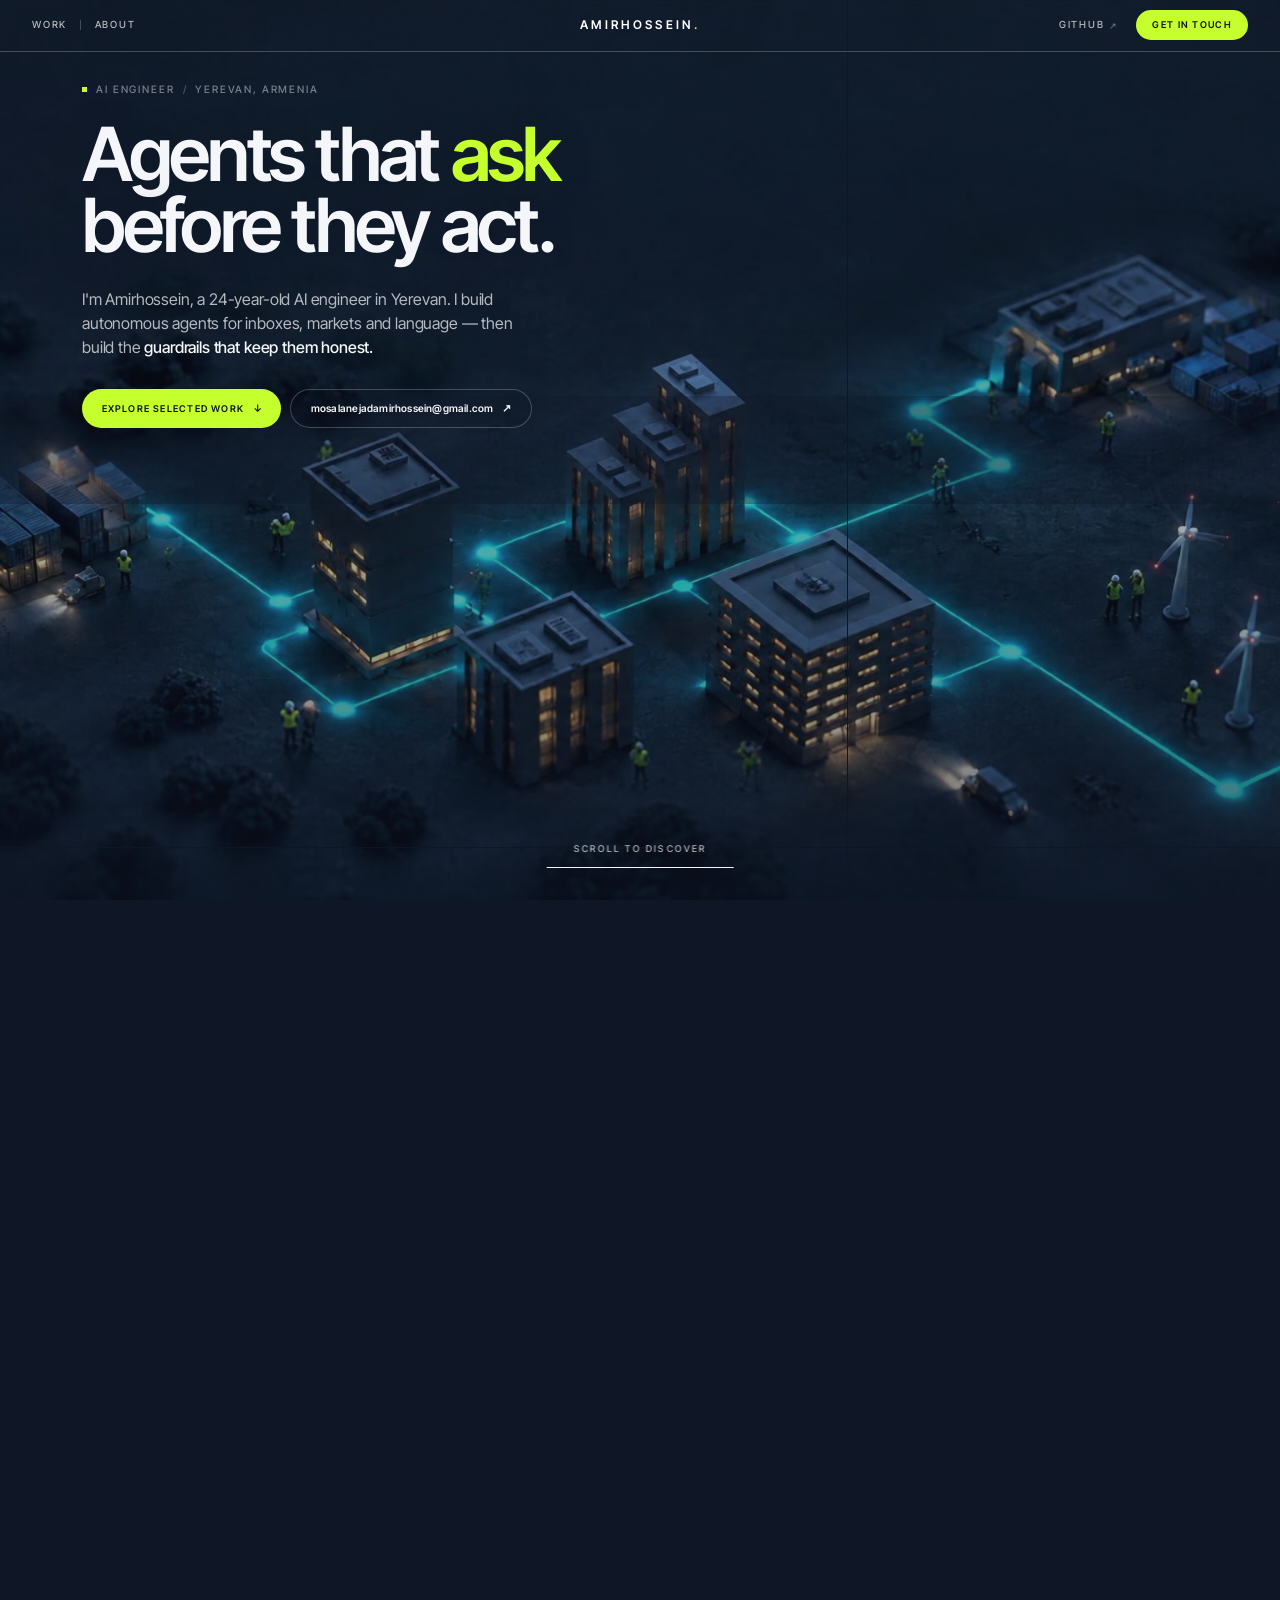
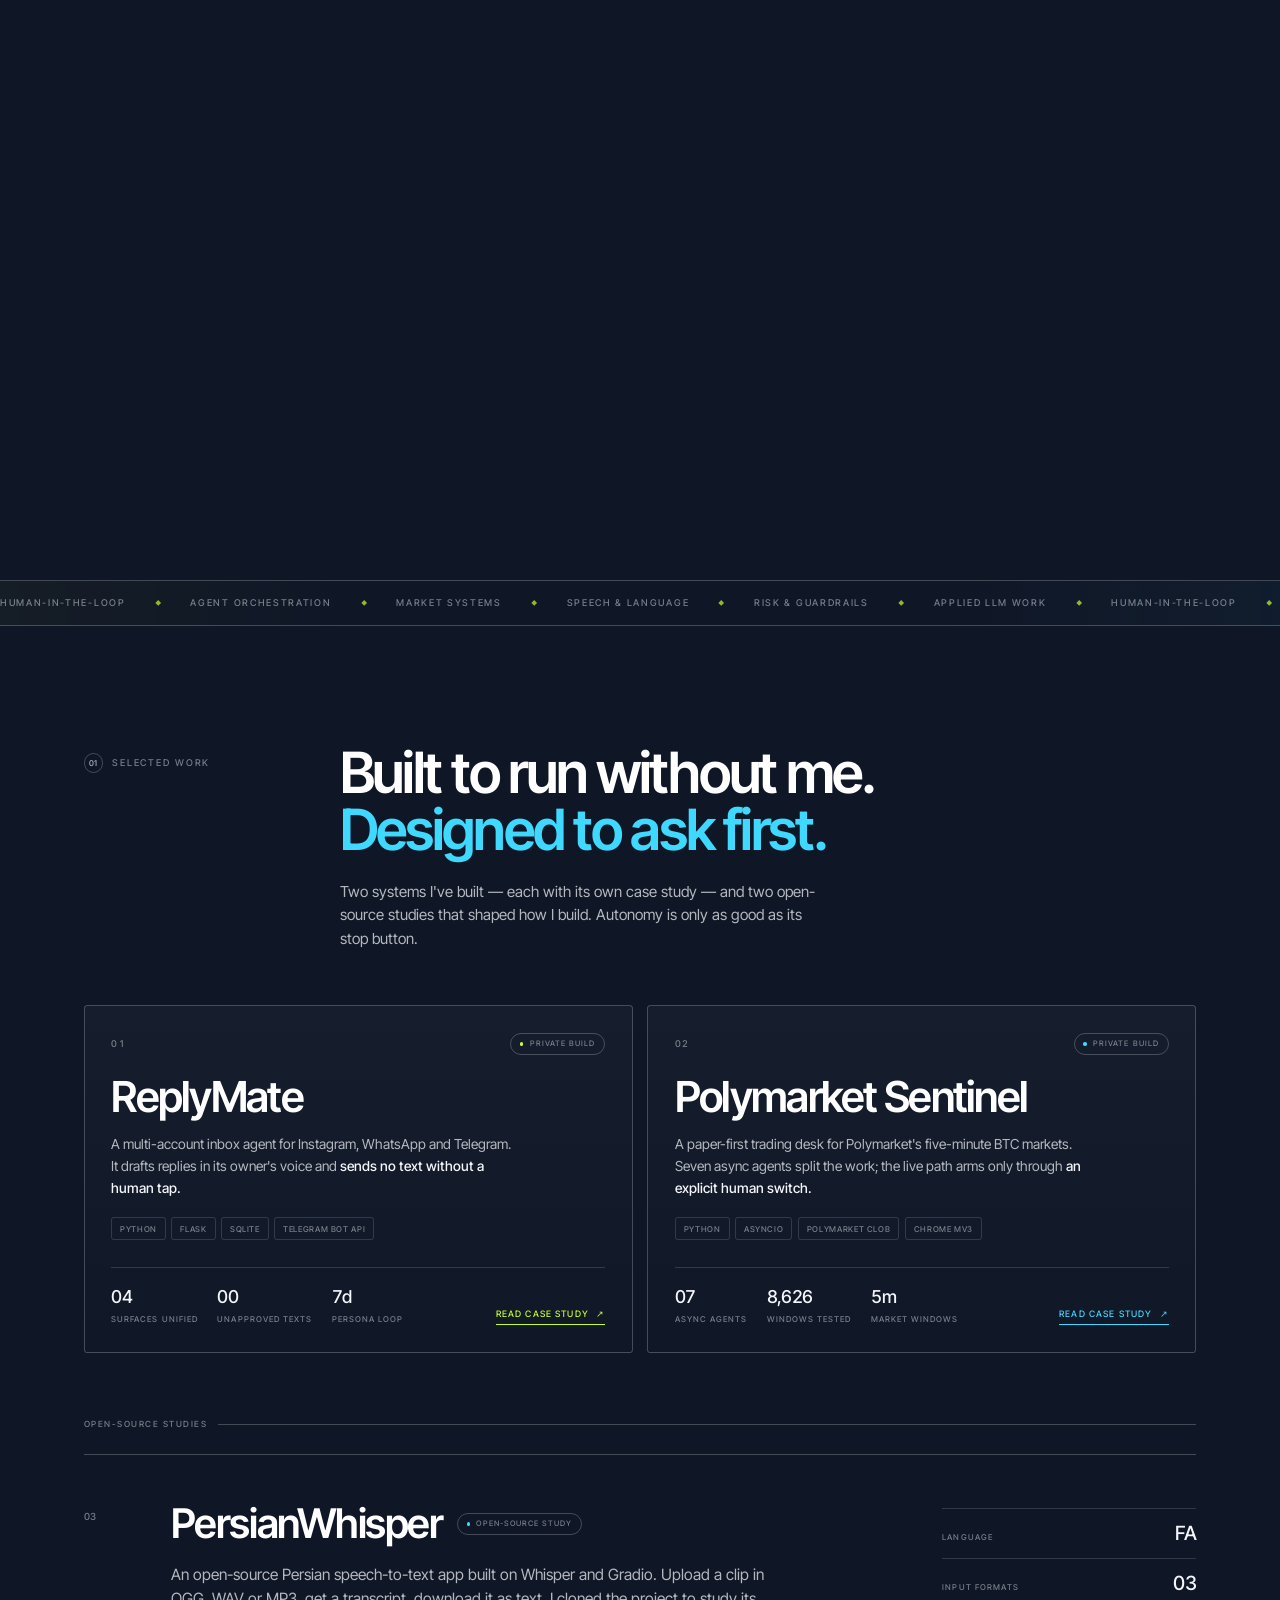
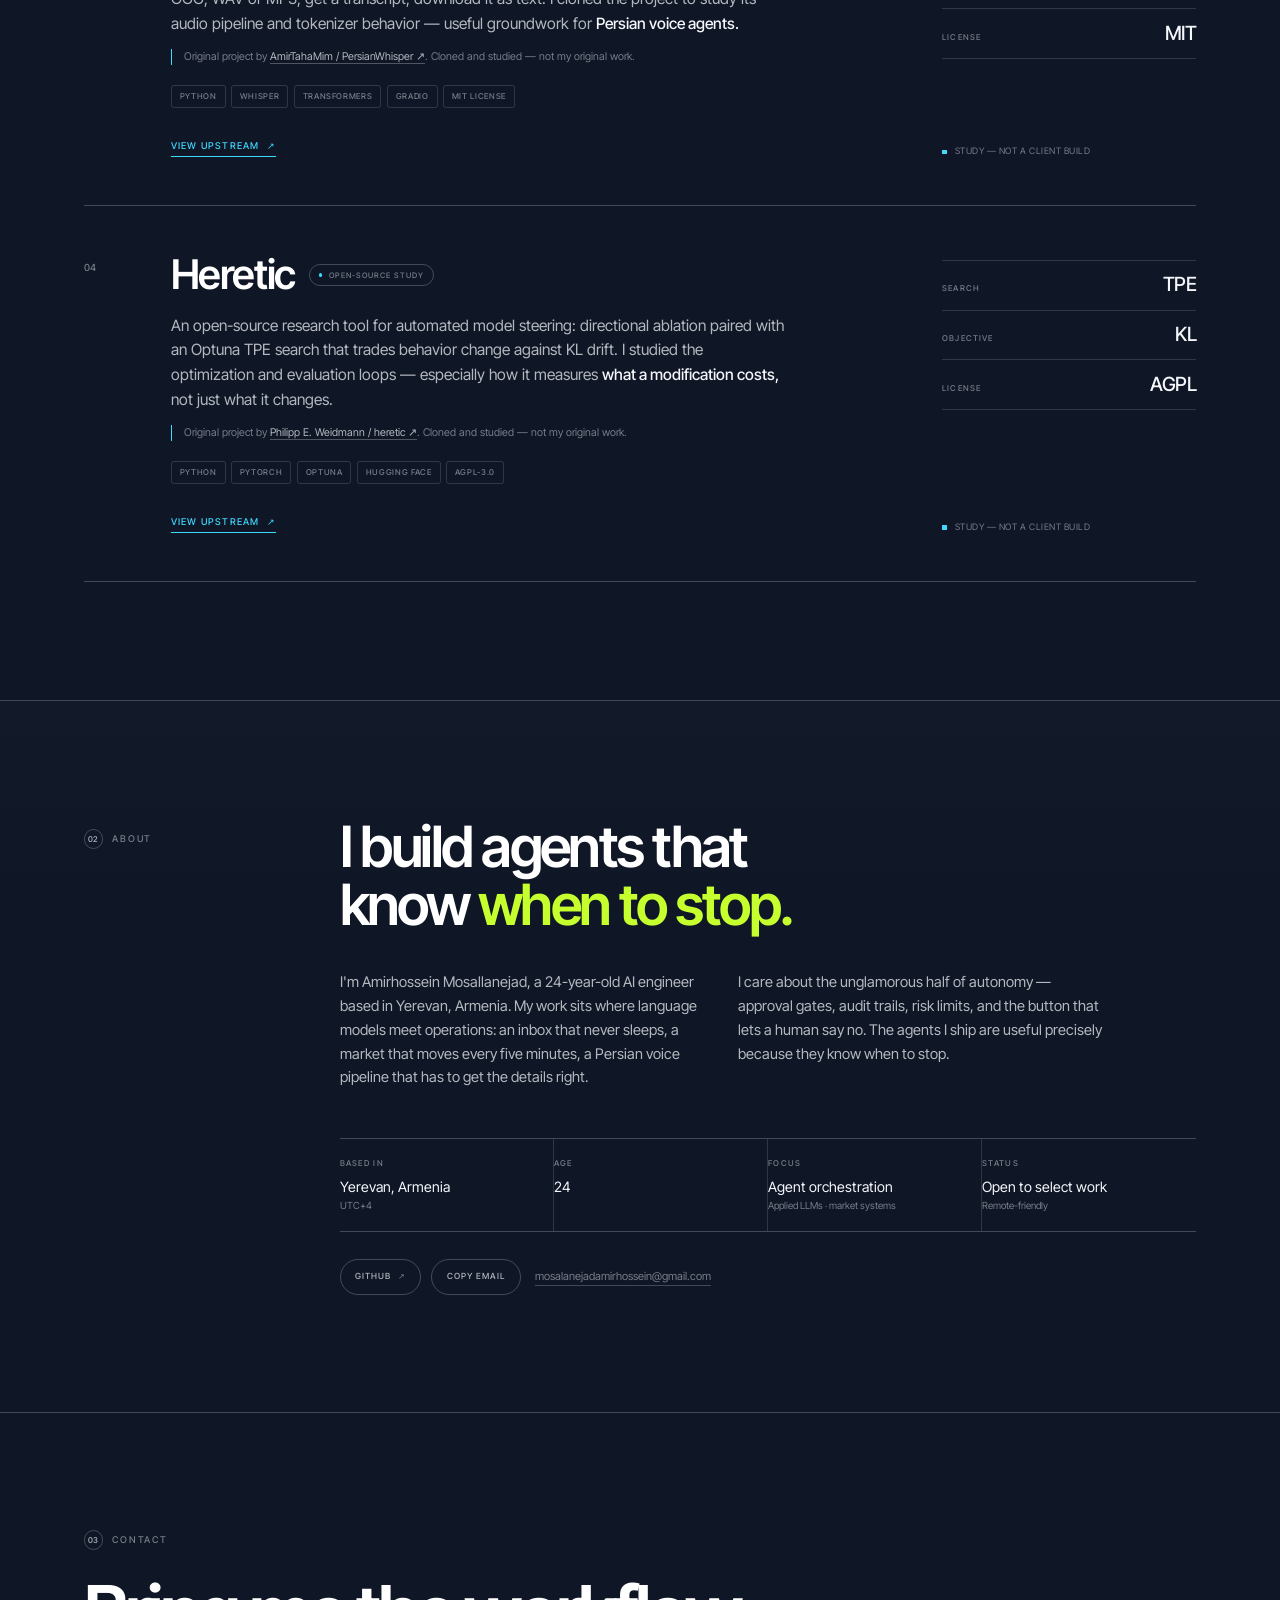
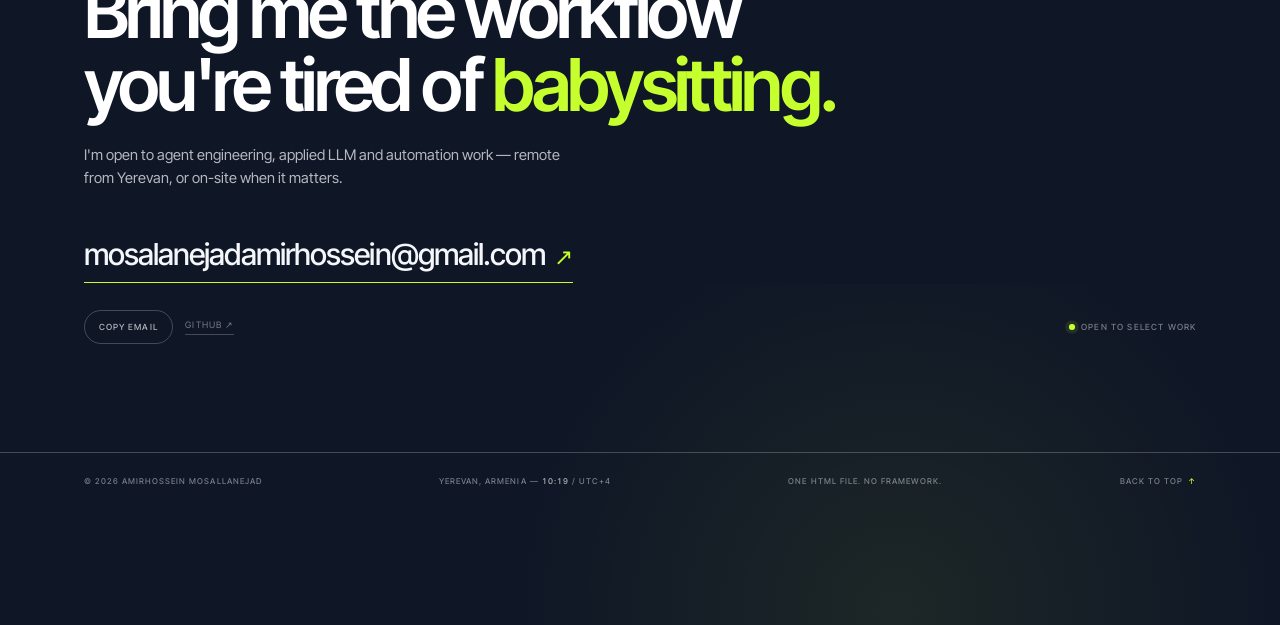
==== commit 95a4b0aa: "Split builds into case-study pages and play the hero scene once Move ReplyMate and Polymarket Sentin" ====
--- a/index.html
+++ b/index.html
@@ -601,7 +601,6 @@
   transform:scaleX(0);transform-origin:left center;
   transition:transform .65s var(--ease);
 }
-.project:hover::before{transform:scaleX(1)}
 .p-num{
   padding-top:calc(var(--u) * 8);
   font-size:calc(var(--u) * 11);
@@ -611,7 +610,6 @@
   font-variant-numeric:tabular-nums;
   transition:color .3s ease;
 }
-.project:hover .p-num{color:var(--accent)}
 .p-top{display:flex;align-items:center;flex-wrap:wrap;gap:calc(var(--u) * 16)}
 .p-top h3{
   font-size:calc(var(--u) * 46);
@@ -713,6 +711,125 @@
   color:var(--ink-46);
 }
 .p-side-foot i{display:inline-block;width:calc(var(--u) * 5);height:calc(var(--u) * 5);background:var(--accent);margin-right:calc(var(--u) * 6)}
+
+/* ---------- featured case cards ---------- */
+.case-grid{
+  display:grid;
+  grid-template-columns:repeat(2,minmax(0,1fr));
+  gap:calc(var(--u) * 16);
+  margin-top:calc(var(--u) * 62);
+}
+.case-card{
+  --accent:var(--lime);
+  position:relative;
+  display:flex;
+  flex-direction:column;
+  padding:calc(var(--u) * 30);
+  border:1px solid var(--line);
+  border-radius:calc(var(--u) * 4);
+  background:linear-gradient(180deg,rgba(255,255,255,.03),rgba(255,255,255,.006));
+  transition:border-color .35s ease,background .35s ease,transform .35s var(--ease);
+  scroll-margin-top:calc(var(--u) * 92);
+  overflow:hidden;
+}
+.case-card::before{
+  content:"";position:absolute;left:0;right:0;top:0;height:2px;
+  background:var(--accent);
+  transform:scaleX(0);transform-origin:left center;
+  transition:transform .7s var(--ease);
+}
+.case-card[data-accent="cyan"]{--accent:var(--cyan)}
+.cc-head{display:flex;align-items:center;justify-content:space-between;gap:calc(var(--u) * 14)}
+.cc-num{
+  font-size:calc(var(--u) * 10.5);
+  font-weight:500;
+  letter-spacing:.16em;
+  color:var(--ink-46);
+  font-variant-numeric:tabular-nums;
+  transition:color .3s ease;
+}
+.case-card h3{
+  margin-top:calc(var(--u) * 24);
+  font-size:calc(var(--u) * 48);
+  font-weight:600;
+  line-height:1;
+  letter-spacing:-.04em;
+}
+.cc-lede{
+  margin-top:calc(var(--u) * 16);
+  max-width:calc(var(--u) * 470);
+  font-size:calc(var(--u) * 15.5);
+  line-height:1.6;
+  color:var(--ink-72);
+  text-wrap:pretty;
+}
+.cc-lede strong{color:var(--ink);font-weight:500}
+.case-card .tags{margin-top:calc(var(--u) * 20)}
+.cc-foot{
+  display:flex;
+  align-items:flex-end;
+  justify-content:space-between;
+  flex-wrap:wrap;
+  gap:calc(var(--u) * 16);
+  margin-top:calc(var(--u) * 30);
+  padding-top:calc(var(--u) * 18);
+  border-top:1px solid rgba(255,255,255,.14);
+}
+.cc-stats{display:flex;gap:calc(var(--u) * 22);flex-wrap:wrap}
+.cc-stats span{
+  font-size:calc(var(--u) * 9);
+  font-weight:500;
+  letter-spacing:.13em;
+  text-transform:uppercase;
+  color:var(--ink-46);
+}
+.cc-stats b{
+  display:block;
+  margin-bottom:calc(var(--u) * 3);
+  font-size:calc(var(--u) * 20);
+  font-weight:500;
+  letter-spacing:-.02em;
+  color:var(--ink);
+  font-variant-numeric:tabular-nums;
+  text-transform:none;
+}
+.cc-go{
+  display:inline-flex;
+  align-items:center;
+  gap:calc(var(--u) * 8);
+  padding-bottom:calc(var(--u) * 4);
+  border-bottom:1px solid var(--accent);
+  font-size:calc(var(--u) * 10);
+  font-weight:500;
+  letter-spacing:.13em;
+  text-transform:uppercase;
+  color:var(--accent);
+  white-space:nowrap;
+}
+.cc-go .arr{transition:transform .3s var(--ease)}
+@media (hover:hover){
+  .case-card:hover{
+    border-color:rgba(198,255,46,.4);
+    background:linear-gradient(180deg,rgba(198,255,46,.055),rgba(255,255,255,.006));
+  }
+  .case-card[data-accent="cyan"]:hover{border-color:rgba(63,216,255,.4);background:linear-gradient(180deg,rgba(63,216,255,.055),rgba(255,255,255,.006))}
+  .case-card:hover::before{transform:scaleX(1)}
+  .case-card:hover .cc-num{color:var(--accent)}
+  .case-card:hover .cc-go .arr{transform:translate(2px,-2px)}
+  .project:hover::before{transform:scaleX(1)}
+  .project:hover .p-num{color:var(--accent)}
+}
+.studies-label{
+  display:flex;align-items:center;gap:calc(var(--u) * 12);
+  margin-top:calc(var(--u) * 74);
+  font-size:calc(var(--u) * 9.5);
+  font-weight:500;
+  letter-spacing:.18em;
+  text-transform:uppercase;
+  color:var(--ink-46);
+}
+.studies-label::after{content:"";flex:1;height:1px;background:var(--line)}
+.projects.projects-studies{margin-top:calc(var(--u) * 26);border-top:1px solid var(--line)}
 
 /* ---------- about ---------- */
 .about{border-top:1px solid var(--line);background:linear-gradient(180deg,rgba(255,255,255,.012),transparent 30%)}
@@ -920,11 +1037,14 @@
 @media (max-width:900px){
   .scene-video{filter:none}
   .stage{perspective:none}
+  .nav{
+    transition:none;
+  }
   .nav.is-scrolled{
     -webkit-backdrop-filter:none;
     backdrop-filter:none;
-    background:rgba(15,22,38,.88);
-    transition:background .45s ease, border-color .45s ease;
+    background:#0f1626;
+    transition:none;
   }
   .pill-mail{
     -webkit-backdrop-filter:none;
@@ -935,6 +1055,7 @@
   .section-head,.about-grid{grid-template-columns:minmax(0,1fr);gap:calc(var(--u) * 26)}
   .section-head .section-label,.about .section-label{padding-top:0}
   .projects{margin-top:calc(var(--u) * 70)}
+  .case-grid{grid-template-columns:minmax(0,1fr);margin-top:calc(var(--u) * 40)}
   .project{grid-template-columns:calc(var(--u) * 36) minmax(0,1fr);gap:calc(var(--u) * 22)}
   .p-side{grid-column:2;flex-direction:row;align-items:flex-start;padding-top:0;gap:calc(var(--u) * 30)}
   .stats{flex:1;max-width:calc(var(--u) * 440)}
@@ -1012,6 +1133,18 @@
   .section-head h2,.about-lede{font-size:clamp(32px,9.4vw,42px);letter-spacing:-.035em}
   .section-intro{font-size:14.5px;margin-top:18px}
   .projects{margin-top:54px}
+  .case-grid{gap:10px;margin-top:32px}
+  .case-card{padding:20px 18px}
+  .case-card h3{font-size:clamp(30px,8.4vw,36px);margin-top:18px}
+  .cc-head .badge{font-size:7.5px;padding:4px 8px}
+  .cc-lede{font-size:14px;line-height:1.55;margin-top:12px}
+  .case-card .tags{margin-top:14px}
+  .cc-foot{margin-top:22px;padding-top:14px;gap:12px}
+  .cc-stats{gap:18px}
+  .cc-stats span{font-size:8px}
+  .cc-stats b{font-size:17px}
+  .cc-go{font-size:9px}
+  .studies-label{margin-top:52px;font-size:9px}
   .project{
     grid-template-columns:24px minmax(0,1fr);
     gap:10px 12px;
@@ -1159,12 +1292,12 @@
 
         <aside class="worklist" id="worklist" aria-label="Selected work teaser">
           <div class="wl-head"><span>Selected work</span><span aria-hidden="true">01 — 02</span></div>
-          <a class="wl-row is-active" href="#replymate" data-step="1" aria-current="true">
+          <a class="wl-row is-active" href="replymate.html" data-step="1">
             <span class="wl-index">01</span>
             <span class="wl-name">ReplyMate</span>
             <span class="wl-meta">Inbox agent</span>
           </a>
-          <a class="wl-row" href="#polymarket-sentinel" data-step="2">
+          <a class="wl-row" href="polymarket-sentinel.html" data-step="2">
             <span class="wl-index">02</span>
             <span class="wl-name">Polymarket Sentinel</span>
             <span class="wl-meta">Market systems</span>
@@ -1197,62 +1330,55 @@
           <p class="section-label reveal"><span>01</span> Selected work</p>
           <div class="reveal">
             <h2 id="work-title">Built to run without me.<br /><em>Designed to ask first.</em></h2>
-            <p class="section-intro">Two systems I've built and two open-source studies that shaped how I build. Autonomy is only as good as its stop button.</p>
+            <p class="section-intro">Two systems I've built — each with its own case study — and two open-source studies that shaped how I build. Autonomy is only as good as its stop button.</p>
           </div>
         </header>
 
-        <div class="projects">
-          <article class="project reveal" id="replymate" data-kind="build">
-            <div class="p-num" aria-hidden="true">01</div>
-            <div class="p-main">
-              <div class="p-top">
-                <h3>ReplyMate</h3>
-                <span class="badge">Private build</span>
+        <div class="case-grid">
+          <a class="case-card reveal" id="replymate" href="replymate.html" data-accent="lime">
+            <div class="cc-head">
+              <span class="cc-num">01</span>
+              <span class="badge">Private build</span>
+            </div>
+            <h3>ReplyMate</h3>
+            <p class="cc-lede">A multi-account inbox agent for Instagram, WhatsApp and Telegram. It drafts replies in its owner's voice and <strong>sends no text without a human tap.</strong></p>
+            <ul class="tags" aria-label="Stack">
+              <li>Python</li><li>Flask</li><li>SQLite</li><li>Telegram Bot API</li>
+            </ul>
+            <div class="cc-foot">
+              <div class="cc-stats">
+                <span><b>04</b>Surfaces unified</span>
+                <span><b>00</b>Unapproved texts</span>
+                <span><b>7d</b>Persona loop</span>
               </div>
-              <p class="p-lede">A multi-account inbox agent for Instagram, WhatsApp and Telegram. It reads the incoming noise, drafts replies in its owner's voice, and <strong>sends no text without a human tap.</strong> Every approval, edit or rejection becomes training data; the persona refreshes weekly. One server handles many accounts, with signed webhooks and owner-only controls.</p>
-              <ul class="tags" aria-label="Stack">
-                <li>Python</li><li>Flask</li><li>SQLite</li><li>Telegram Bot API</li><li>Instagram Graph API</li><li>Docker</li>
-              </ul>
-              <div class="p-actions">
-                <a class="p-link" href="mailto:mosalanejadamirhossein@gmail.com?subject=ReplyMate%20walkthrough">Request a walkthrough <span aria-hidden="true">↗</span></a>
+              <span class="cc-go">Read case study <span class="arr" aria-hidden="true">↗</span></span>
+            </div>
+          </a>
+
+          <a class="case-card reveal" id="polymarket-sentinel" href="polymarket-sentinel.html" data-accent="cyan">
+            <div class="cc-head">
+              <span class="cc-num">02</span>
+              <span class="badge">Private build</span>
+            </div>
+            <h3>Polymarket Sentinel</h3>
+            <p class="cc-lede">A paper-first trading desk for Polymarket's five-minute BTC markets. Seven async agents split the work; the live path arms only through <strong>an explicit human switch.</strong></p>
+            <ul class="tags" aria-label="Stack">
+              <li>Python</li><li>asyncio</li><li>Polymarket CLOB</li><li>Chrome MV3</li>
+            </ul>
+            <div class="cc-foot">
+              <div class="cc-stats">
+                <span><b>07</b>Async agents</span>
+                <span><b>8,626</b>Windows tested</span>
+                <span><b>5m</b>Market windows</span>
               </div>
+              <span class="cc-go">Read case study <span class="arr" aria-hidden="true">↗</span></span>
             </div>
-            <aside class="p-side" aria-label="ReplyMate at a glance">
-              <dl class="stats">
-                <div><dt>Surfaces unified</dt><dd>04</dd></div>
-                <div><dt>Unapproved texts</dt><dd>00</dd></div>
-                <div><dt>Persona loop</dt><dd>7d</dd></div>
-              </dl>
-              <p class="p-side-foot"><i aria-hidden="true"></i> Private repository — walkthrough on request</p>
-            </aside>
-          </article>
-
-          <article class="project reveal" id="polymarket-sentinel" data-kind="build">
-            <div class="p-num" aria-hidden="true">02</div>
-            <div class="p-main">
-              <div class="p-top">
-                <h3>Polymarket Sentinel</h3>
-                <span class="badge">Private build</span>
-              </div>
-              <p class="p-lede">A paper-first trading desk for Polymarket's five-minute BTC markets. Seven async agents split the work — data, signals, discovery, risk, exits, execution, reporting. New orders pass one risk gate; the live path arms only through an explicit human switch. A read-only dashboard and browser overlay surface the model's edge before anything is clicked.</p>
-              <p class="p-note">A 30-day, 8,626-window backtest scored its ≥70% calls at 80–93% by entry minute. Win rate is not edge — the overlay keeps both numbers in view.</p>
-              <ul class="tags" aria-label="Stack">
-                <li>Python</li><li>asyncio</li><li>pandas-ta</li><li>Polymarket CLOB</li><li>SQLite</li><li>Chrome MV3</li>
-              </ul>
-              <div class="p-actions">
-                <a class="p-link" href="mailto:mosalanejadamirhossein@gmail.com?subject=Polymarket%20Sentinel%20walkthrough">Request a walkthrough <span aria-hidden="true">↗</span></a>
-              </div>
-            </div>
-            <aside class="p-side" aria-label="Polymarket Sentinel at a glance">
-              <dl class="stats">
-                <div><dt>Async agents</dt><dd>07</dd></div>
-                <div><dt>Market windows</dt><dd>5m</dd></div>
-                <div><dt>Windows tested</dt><dd>8,626</dd></div>
-              </dl>
-              <p class="p-side-foot"><i aria-hidden="true"></i> Private repository — walkthrough on request</p>
-            </aside>
-          </article>
-
+          </a>
+        </div>
+
+        <p class="studies-label reveal">Open-source studies</p>
+
+        <div class="projects projects-studies">
           <article class="project reveal" id="persianwhisper" data-kind="study">
             <div class="p-num" aria-hidden="true">03</div>
             <div class="p-main">
@@ -1471,15 +1597,14 @@
 
   video.addEventListener('ended', function () {
     if (!ambientMode) return;
-    try { video.currentTime = 0; } catch (err) {}
-    playAmbient();
+    pauseAmbient();
   });
 
   video.addEventListener('pause', function () {
     if (!ambientMode || reduced || !ambient.visible) return;
     if (document.visibilityState === 'hidden') return;
     window.setTimeout(function () {
-      if (!video.paused) return;
+      if (!video.paused || video.ended) return;
       if (!ambientMode || reduced || !ambient.visible) return;
       if (document.visibilityState === 'hidden') return;
       playAmbient();
@@ -1503,6 +1628,7 @@
   }
   function playAmbient() {
     if (!ambientMode || reduced || !ambient.visible || !video.paused) return;
+    if (video.ended) return;
     var attempt = video.play();
     if (attempt && attempt.catch) attempt.catch(function () {});
   }
@@ -1518,7 +1644,7 @@
       if (blobAbort) { try { blobAbort.abort(); } catch (err) {} blobAbort = null; }
       loadToken++;
       if (blobUrl) { try { URL.revokeObjectURL(blobUrl); } catch (err) {} blobUrl = null; }
-      video.loop = true;
+      video.loop = false;
       video.autoplay = !reduced;
       video.muted = true;
       startStreamingVideo();
@@ -1640,8 +1766,6 @@
     rows.forEach(function (row) {
       var isActive = Number(row.getAttribute('data-step')) === step;
       row.classList.toggle('is-active', isActive);
-      if (isActive) row.setAttribute('aria-current', 'true');
-      else row.removeAttribute('aria-current');
     });
   }
 
@@ -1689,6 +1813,31 @@
   }
   window.addEventListener('scroll', onScroll, { passive: true });
   onScroll();
+
+  /* On phones, in-page jumps are immediate: smooth-scrolling through the
+     420lvh hero makes the scene feel like it replays and breaks the arrival. */
+  document.addEventListener('click', function (e) {
+    if (!mq.matches || e.defaultPrevented || e.button) return;
+    if (e.metaKey || e.ctrlKey || e.shiftKey || e.altKey) return;
+    var link = e.target && e.target.closest ? e.target.closest('a[href^="#"]') : null;
+    if (!link) return;
+    var hash = link.getAttribute('href');
+    if (!hash || hash === '#' || hash === '#top') {
+      e.preventDefault();
+      window.scrollTo(0, 0);
+      return;
+    }
+    var target = document.querySelector(hash);
+    if (!target) return;
+    e.preventDefault();
+    var prevBehavior = document.documentElement.style.scrollBehavior;
+    document.documentElement.style.scrollBehavior = 'auto';
+    target.scrollIntoView({ block: 'start' });
+    document.documentElement.style.scrollBehavior = prevBehavior;
+    if (history.pushState) {
+      try { history.pushState(null, '', hash); } catch (err) {}
+    }
+  });
 
   /* ---------- recorder mode ---------- */
   var recAnim = null;
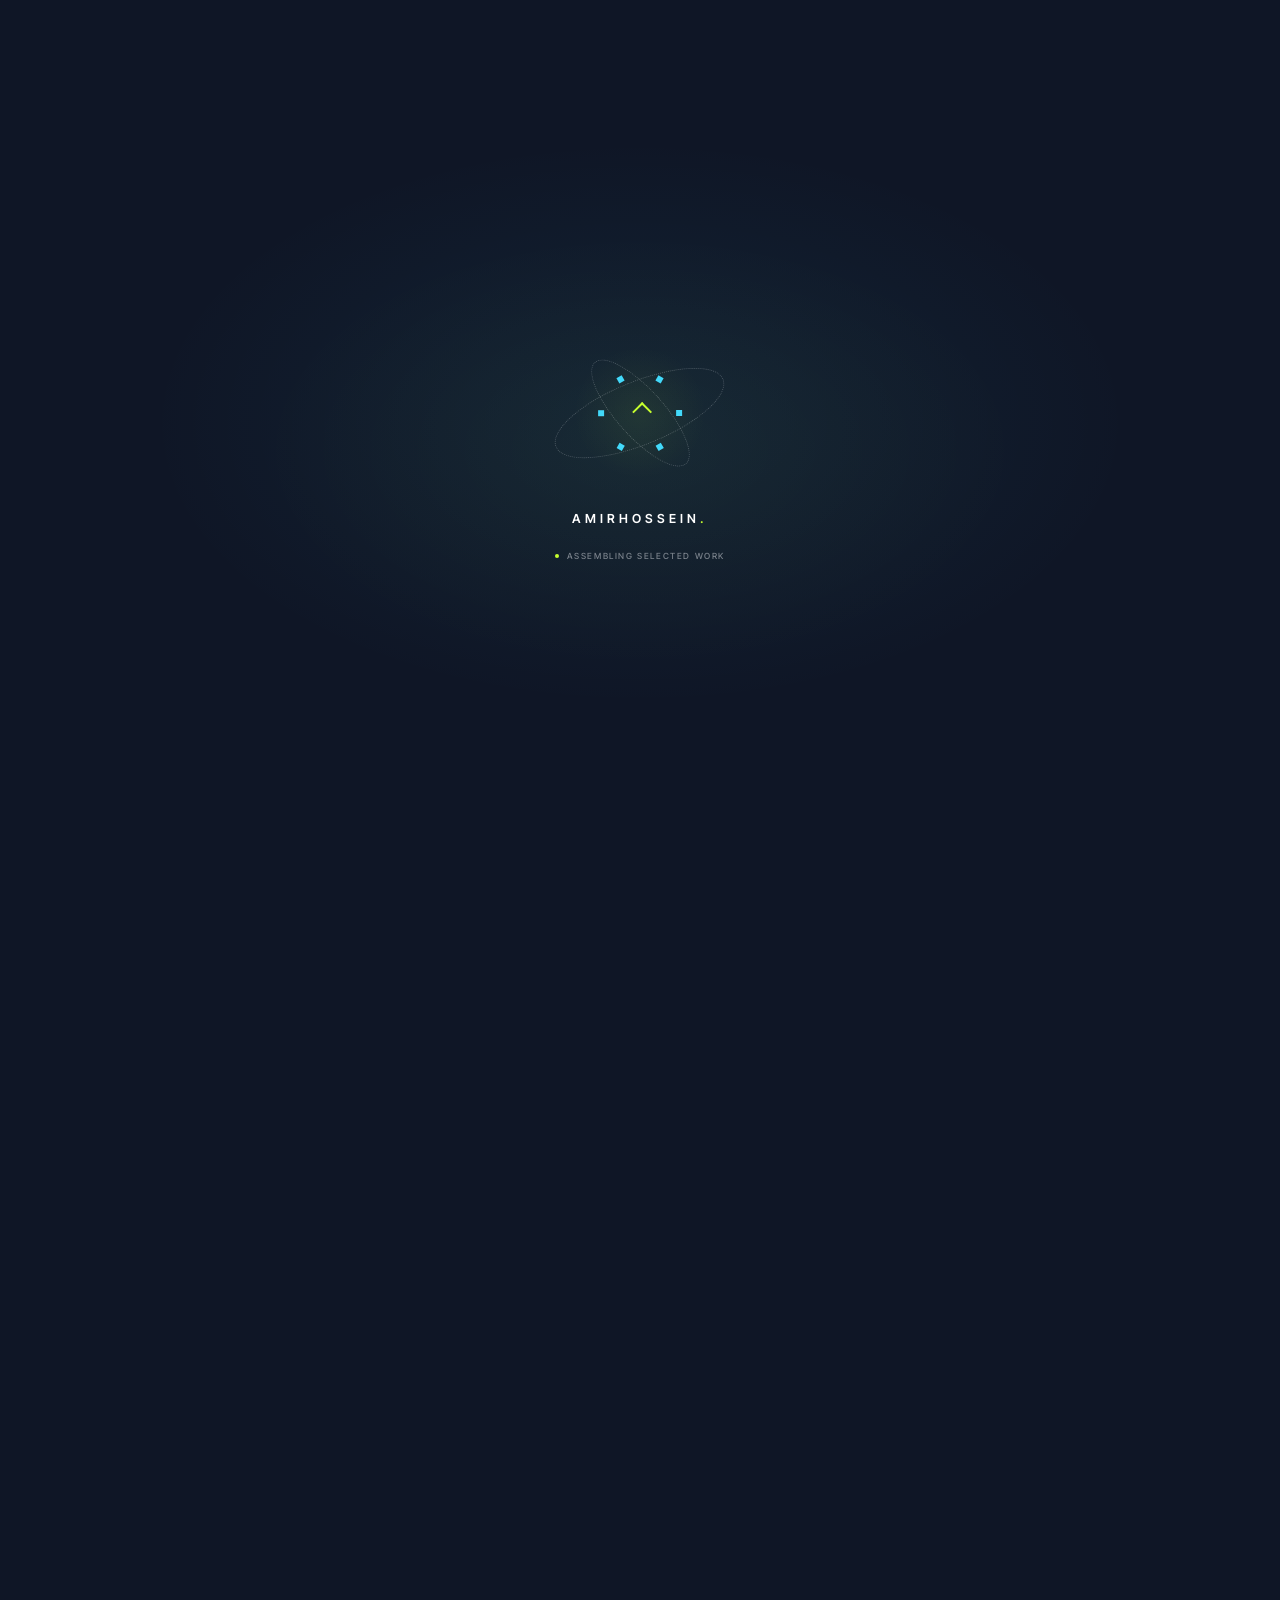
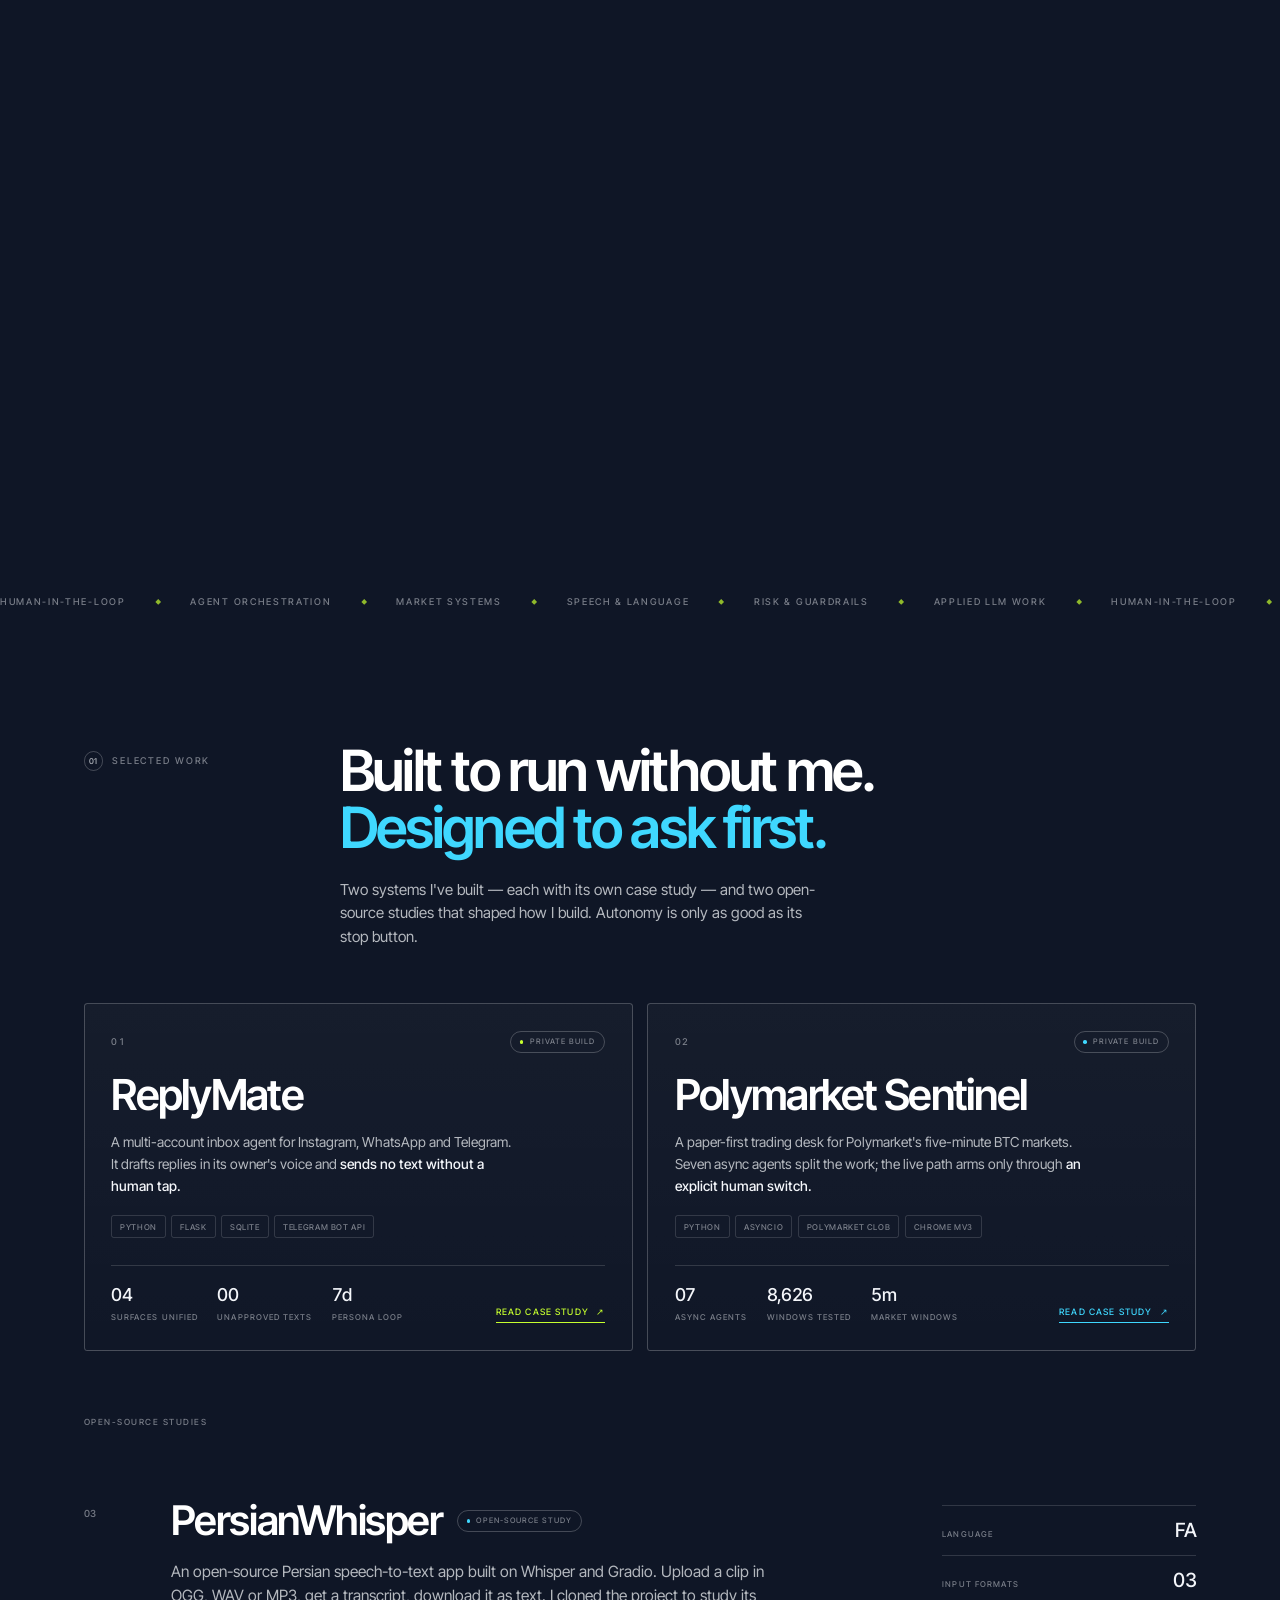
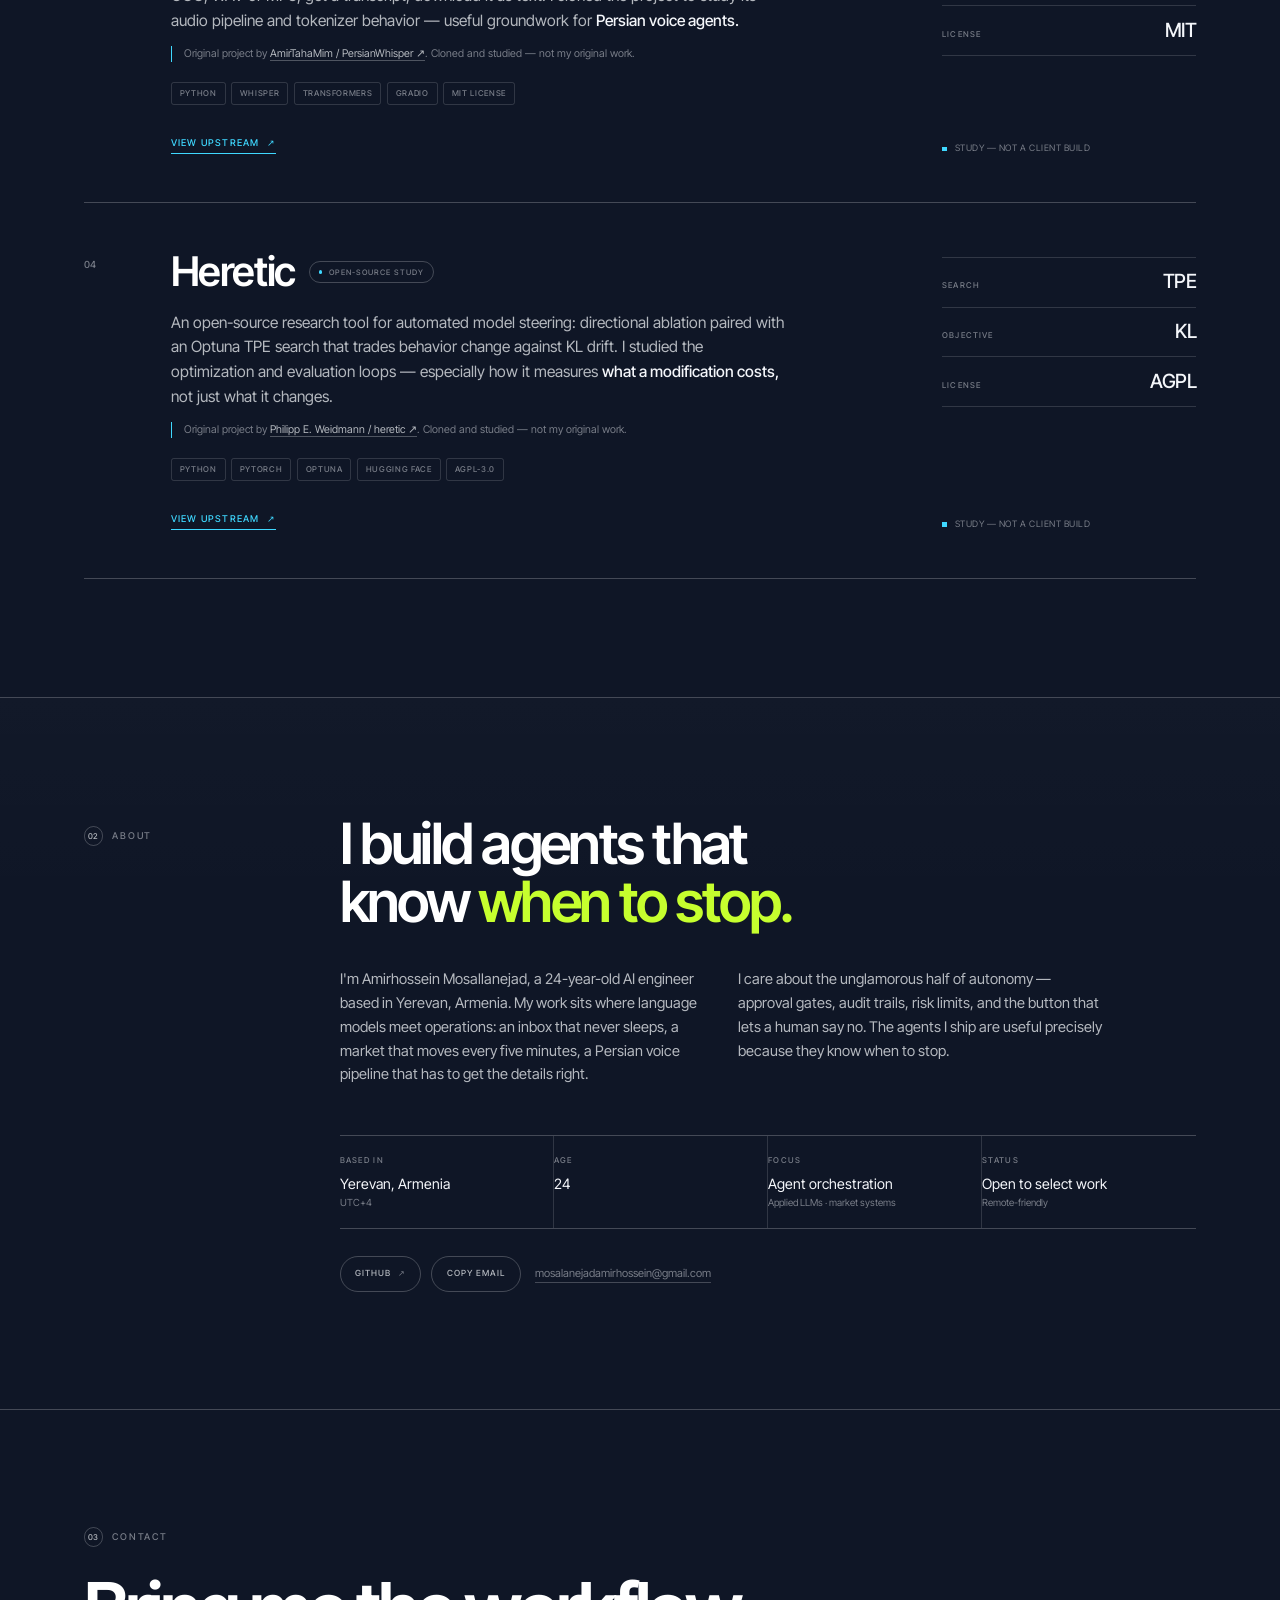
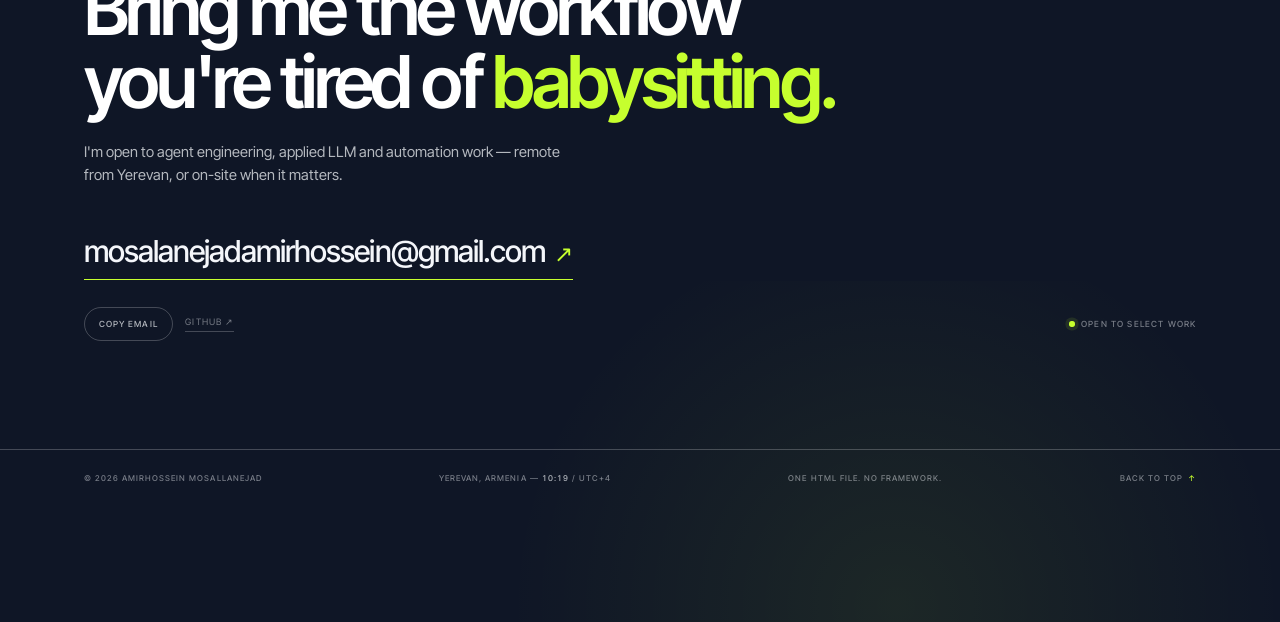
==== commit 07419b0f: "Remove the faint hairlines floating over the scrolling page" ====
--- a/index.html
+++ b/index.html
@@ -499,16 +499,13 @@
 
 /* ---------- content shell ---------- */
 .content{position:relative;z-index:4;background:var(--night)}
-.content-top{border-top:1px solid var(--line)}
 .wrap{
   width:min(calc(100% - var(--pad) * 2),calc(var(--u) * 1252));
   margin-inline:auto;
 }
 .ticker{
   overflow:hidden;
-  border-bottom:1px solid var(--line);
   padding-block:calc(var(--u) * 17);
-  background:linear-gradient(90deg,rgba(198,255,46,.03),transparent 28%,transparent 72%,rgba(63,216,255,.035));
 }
 .ticker-track{
   display:flex;width:max-content;
@@ -582,7 +579,6 @@
 }
 .projects{
   margin-top:calc(var(--u) * 92);
-  border-top:1px solid var(--line);
 }
 .project{
   --accent:var(--lime);
@@ -828,8 +824,7 @@
   text-transform:uppercase;
   color:var(--ink-46);
 }
-.studies-label::after{content:"";flex:1;height:1px;background:var(--line)}
-.projects.projects-studies{margin-top:calc(var(--u) * 26);border-top:1px solid var(--line)}
+.projects.projects-studies{margin-top:calc(var(--u) * 26)}
 
 /* ---------- about ---------- */
 .about{border-top:1px solid var(--line);background:linear-gradient(180deg,rgba(255,255,255,.012),transparent 30%)}
@@ -1312,7 +1307,7 @@
     </div>
   </section>
 
-  <div class="content content-top" id="content">
+  <div class="content" id="content">
     <div class="ticker" aria-hidden="true">
       <div class="ticker-track">
         <div class="ticker-group">
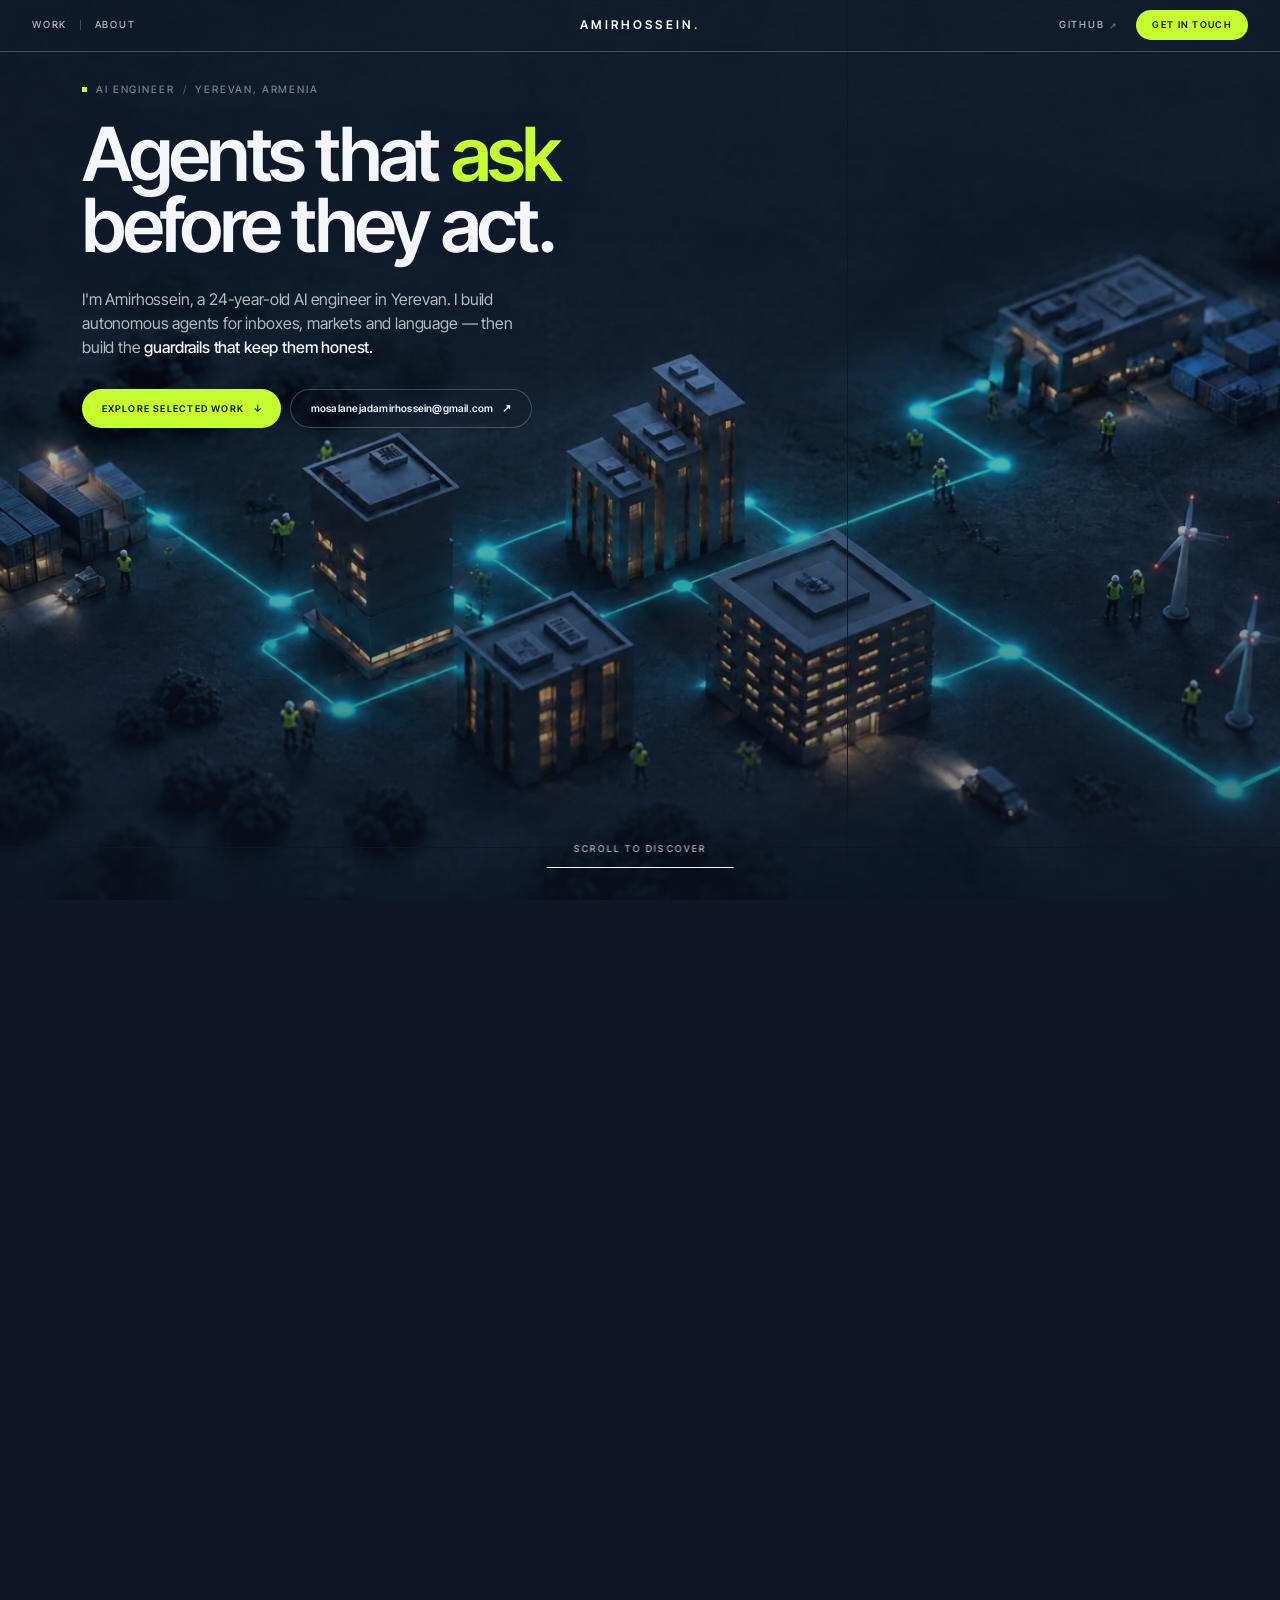
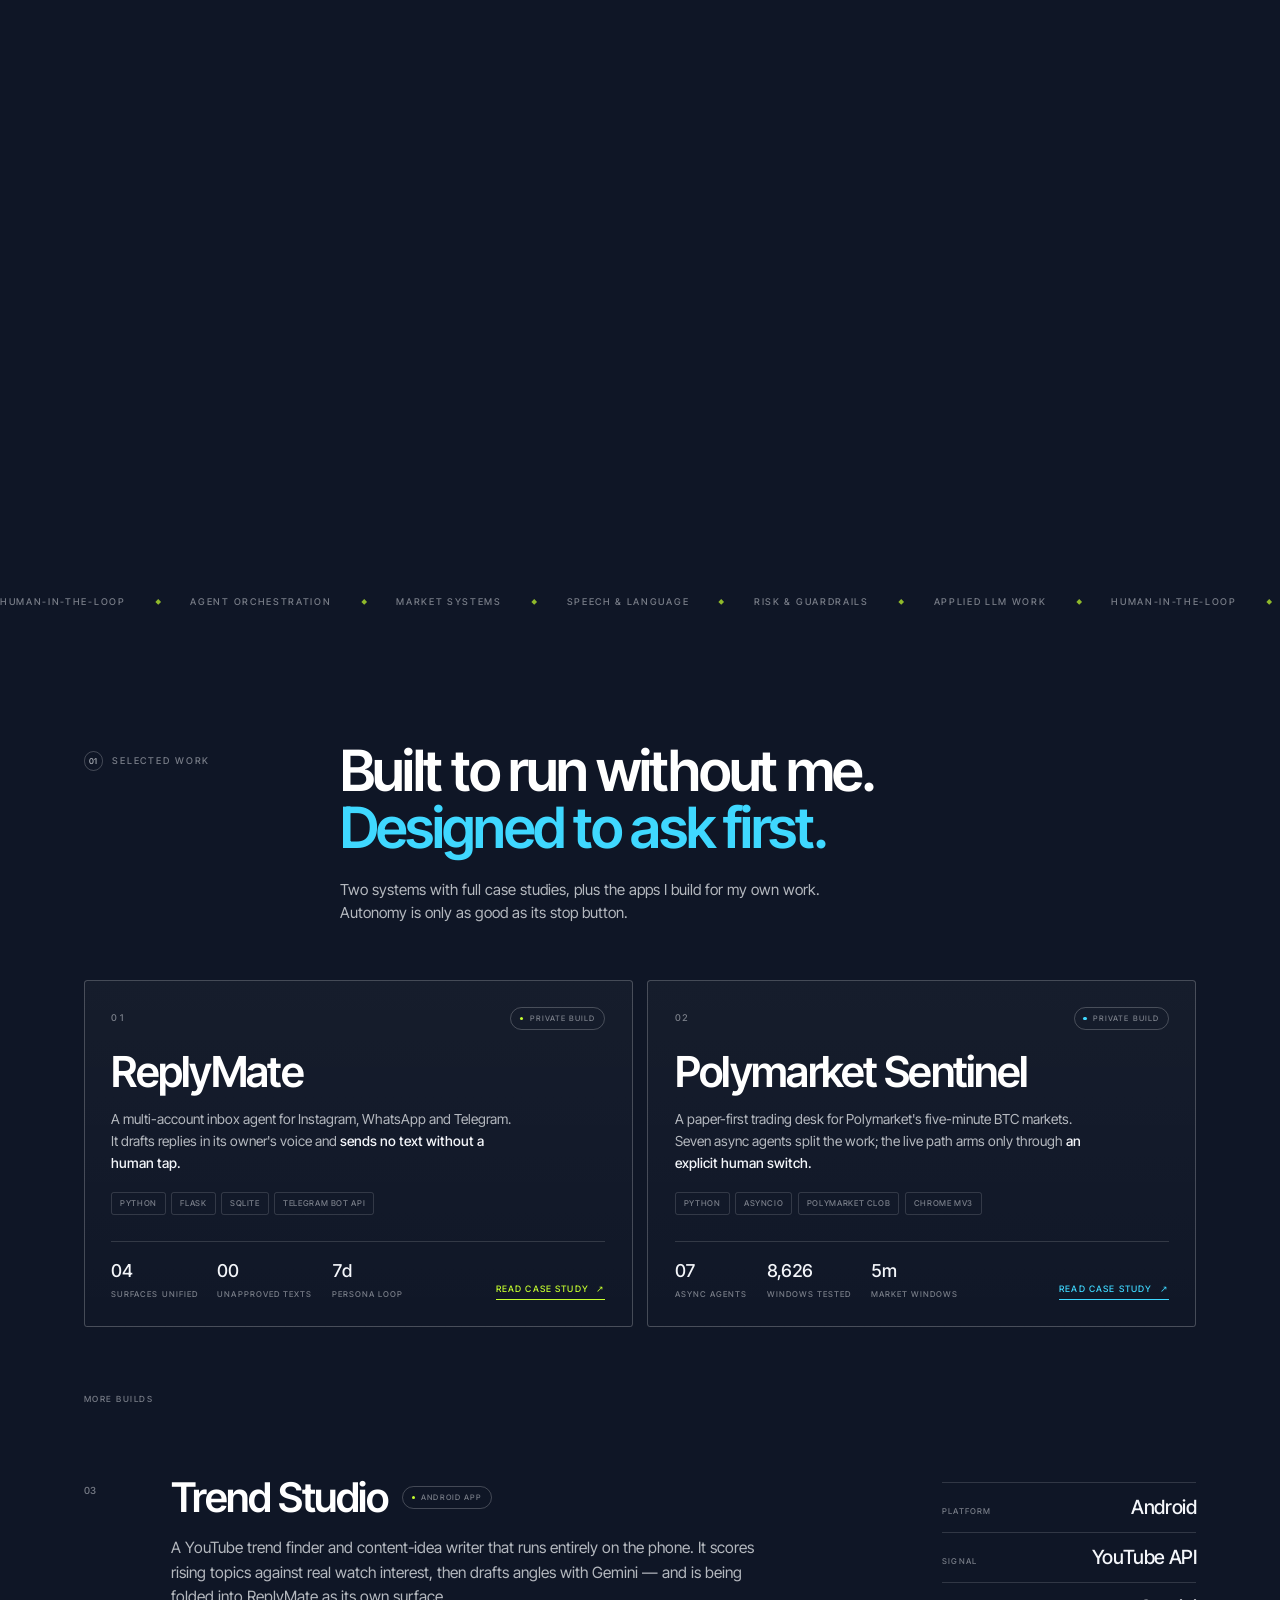
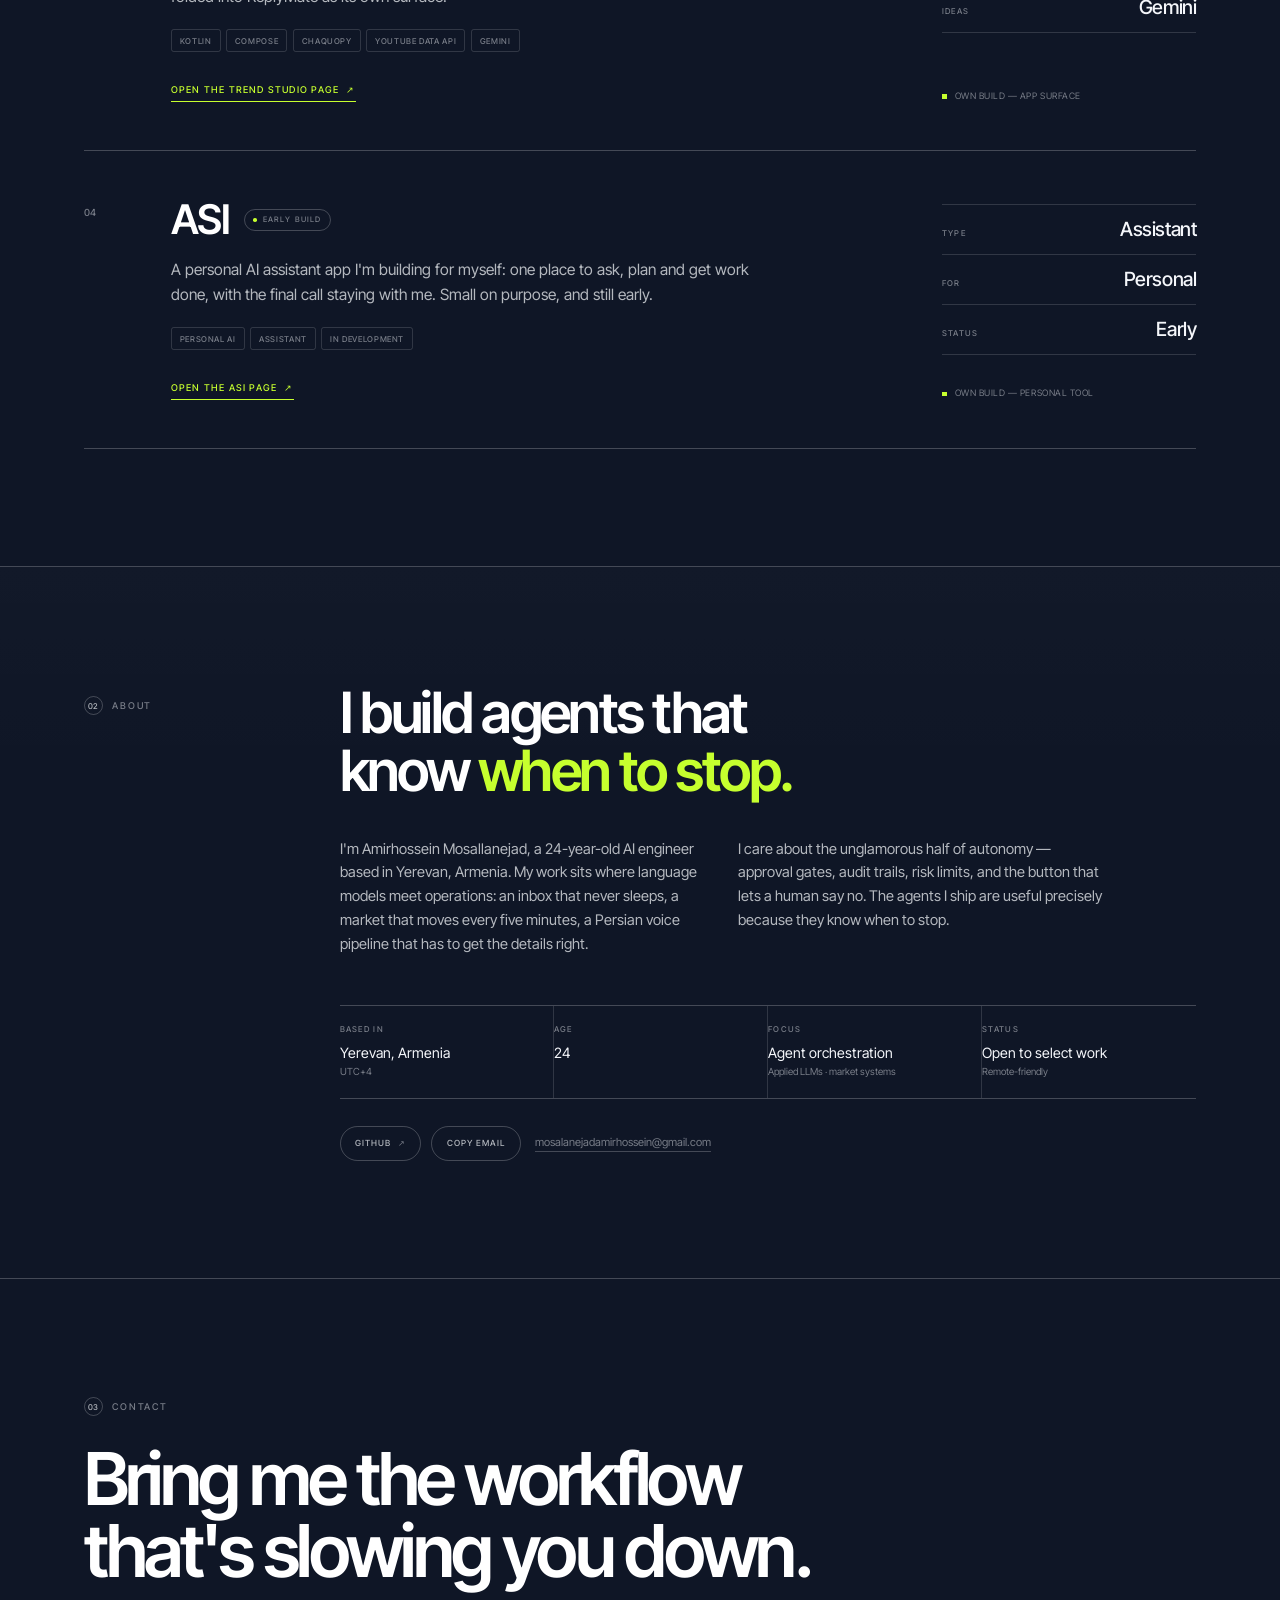
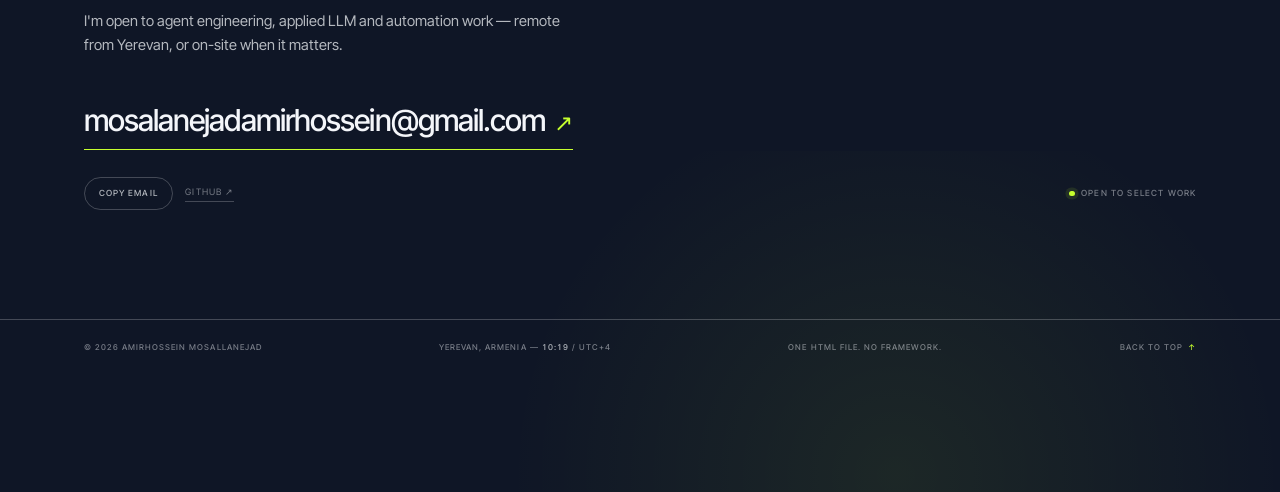
==== commit a14c150a: "Add Trend Studio and ASI build pages; replace open-source studies" ====
--- a/index.html
+++ b/index.html
@@ -195,6 +195,19 @@
   transform:translateZ(0);
   filter:saturate(1.04) contrast(1.02);
 }
+.scene-still{
+  position:absolute;inset:0;z-index:0;
+  display:none;
+  background-image:url("scene-poster.jpg");
+  background-position:center;
+  background-size:cover;
+  background-repeat:no-repeat;
+  background-color:var(--night);
+  filter:saturate(1.04) contrast(1.02);
+  transform-origin:50% 45%;
+  will-change:transform;
+}
+@media (max-width:900px){.scene-still{display:block}}
 .js .scene-video{
   opacity:0;
   transition:opacity .45s ease;
@@ -202,12 +215,12 @@
 .js .scene-video.is-ready{opacity:1}
 .shade{position:absolute;left:0;right:0;z-index:1;pointer-events:none}
 .shade-top{
-  top:0;height:56%;
-  background:linear-gradient(180deg,rgba(15,22,38,.55),rgba(15,22,38,.34));
+  top:0;height:50%;
+  background:linear-gradient(180deg,rgba(15,22,38,.55),rgba(15,22,38,.32));
 }
 .shade-bottom{
-  bottom:0;height:56%;
-  background:linear-gradient(0deg,rgba(15,22,38,.5),rgba(15,22,38,.3));
+  bottom:0;height:50%;
+  background:linear-gradient(0deg,rgba(15,22,38,.5),rgba(15,22,38,.32));
 }
 .scene::after{
   content:"";position:absolute;inset:0;z-index:1;pointer-events:none;
@@ -1267,6 +1280,7 @@
 <main id="top">
   <section class="hero-track" id="hero" aria-label="Introduction">
     <div class="scene" id="scene">
+      <div class="scene-still" id="sceneStill" aria-hidden="true"></div>
       <video class="scene-video" id="sceneVideo" muted playsinline preload="auto" disablepictureinpicture tabindex="-1" aria-hidden="true"
         poster="scene-poster.jpg"></video>
       <div class="shade shade-top" aria-hidden="true"></div>
@@ -1325,7 +1339,7 @@
           <p class="section-label reveal"><span>01</span> Selected work</p>
           <div class="reveal">
             <h2 id="work-title">Built to run without me.<br /><em>Designed to ask first.</em></h2>
-            <p class="section-intro">Two systems I've built — each with its own case study — and two open-source studies that shaped how I build. Autonomy is only as good as its stop button.</p>
+            <p class="section-intro">Two systems with full case studies, plus the apps I build for my own work. Autonomy is only as good as its stop button.</p>
           </div>
         </header>
 
@@ -1371,58 +1385,56 @@
           </a>
         </div>
 
-        <p class="studies-label reveal">Open-source studies</p>
+        <p class="studies-label reveal">More builds</p>
 
         <div class="projects projects-studies">
-          <article class="project reveal" id="persianwhisper" data-kind="study">
+          <article class="project reveal" id="trend-studio" data-kind="build">
             <div class="p-num" aria-hidden="true">03</div>
             <div class="p-main">
               <div class="p-top">
-                <h3>PersianWhisper</h3>
-                <span class="badge">Open-source study</span>
+                <h3>Trend Studio</h3>
+                <span class="badge">Android app</span>
               </div>
-              <p class="p-lede">An open-source Persian speech-to-text app built on Whisper and Gradio. Upload a clip in OGG, WAV or MP3, get a transcript, download it as text. I cloned the project to study its audio pipeline and tokenizer behavior — useful groundwork for <strong>Persian voice agents.</strong></p>
-              <p class="p-note">Original project by <a href="https://github.com/AmirTahaMim/PersianWhisper" target="_blank" rel="noopener">AmirTahaMim / PersianWhisper ↗</a>. Cloned and studied — not my original work.</p>
+              <p class="p-lede">A YouTube trend finder and content-idea writer that runs entirely on the phone. It scores rising topics against real watch interest, then drafts angles with Gemini — and is being folded into ReplyMate as its own surface.</p>
               <ul class="tags" aria-label="Stack">
-                <li>Python</li><li>Whisper</li><li>Transformers</li><li>Gradio</li><li>MIT license</li>
+                <li>Kotlin</li><li>Compose</li><li>Chaquopy</li><li>YouTube Data API</li><li>Gemini</li>
               </ul>
               <div class="p-actions">
-                <a class="p-link" href="https://github.com/AmirTahaMim/PersianWhisper" target="_blank" rel="noopener">View upstream <span aria-hidden="true">↗</span></a>
+                <a class="p-link" href="trend-studio.html">Open the Trend Studio page <span aria-hidden="true">↗</span></a>
               </div>
             </div>
-            <aside class="p-side" aria-label="PersianWhisper at a glance">
+            <aside class="p-side" aria-label="Trend Studio at a glance">
               <dl class="stats">
-                <div><dt>Language</dt><dd>FA</dd></div>
-                <div><dt>Input formats</dt><dd>03</dd></div>
-                <div><dt>License</dt><dd>MIT</dd></div>
+                <div><dt>Platform</dt><dd>Android</dd></div>
+                <div><dt>Signal</dt><dd>YouTube API</dd></div>
+                <div><dt>Ideas</dt><dd>Gemini</dd></div>
               </dl>
-              <p class="p-side-foot"><i aria-hidden="true"></i> Study — not a client build</p>
+              <p class="p-side-foot"><i aria-hidden="true"></i> Own build — app surface</p>
             </aside>
           </article>
 
-          <article class="project reveal" id="heretic" data-kind="study">
+          <article class="project reveal" id="asi" data-kind="build">
             <div class="p-num" aria-hidden="true">04</div>
             <div class="p-main">
               <div class="p-top">
-                <h3>Heretic</h3>
-                <span class="badge">Open-source study</span>
+                <h3>ASI</h3>
+                <span class="badge">Early build</span>
               </div>
-              <p class="p-lede">An open-source research tool for automated model steering: directional ablation paired with an Optuna TPE search that trades behavior change against KL drift. I studied the optimization and evaluation loops — especially how it measures <strong>what a modification costs,</strong> not just what it changes.</p>
-              <p class="p-note">Original project by <a href="https://github.com/p-e-w/heretic" target="_blank" rel="noopener">Philipp E. Weidmann / heretic ↗</a>. Cloned and studied — not my original work.</p>
+              <p class="p-lede">A personal AI assistant app I'm building for myself: one place to ask, plan and get work done, with the final call staying with me. Small on purpose, and still early.</p>
               <ul class="tags" aria-label="Stack">
-                <li>Python</li><li>PyTorch</li><li>Optuna</li><li>Hugging Face</li><li>AGPL-3.0</li>
+                <li>Personal AI</li><li>Assistant</li><li>In development</li>
               </ul>
               <div class="p-actions">
-                <a class="p-link" href="https://github.com/p-e-w/heretic" target="_blank" rel="noopener">View upstream <span aria-hidden="true">↗</span></a>
+                <a class="p-link" href="asi.html">Open the ASI page <span aria-hidden="true">↗</span></a>
               </div>
             </div>
-            <aside class="p-side" aria-label="Heretic at a glance">
+            <aside class="p-side" aria-label="ASI at a glance">
               <dl class="stats">
-                <div><dt>Search</dt><dd>TPE</dd></div>
-                <div><dt>Objective</dt><dd>KL</dd></div>
-                <div><dt>License</dt><dd>AGPL</dd></div>
+                <div><dt>Type</dt><dd>Assistant</dd></div>
+                <div><dt>For</dt><dd>Personal</dd></div>
+                <div><dt>Status</dt><dd>Early</dd></div>
               </dl>
-              <p class="p-side-foot"><i aria-hidden="true"></i> Study — not a client build</p>
+              <p class="p-side-foot"><i aria-hidden="true"></i> Own build — personal tool</p>
             </aside>
           </article>
         </div>
@@ -1472,7 +1484,7 @@
     <section class="section contact" id="contact" aria-labelledby="contact-title">
       <div class="wrap contact-inner">
         <p class="section-label reveal"><span>03</span> Contact</p>
-        <h2 class="reveal" id="contact-title">Bring me the workflow<br />you're tired of <em>babysitting.</em></h2>
+        <h2 class="reveal" id="contact-title">Bring me the workflow<br />that's slowing you down.</h2>
         <p class="contact-sub reveal">I'm open to agent engineering, applied LLM and automation work — remote from Yerevan, or on-site when it matters.</p>
         <a class="contact-mail reveal" href="mailto:mosalanejadamirhossein@gmail.com?subject=Let%27s%20build%20something">mosalanejadamirhossein@gmail.com <span class="arr" aria-hidden="true">↗</span></a>
         <div class="contact-row reveal">
@@ -1502,6 +1514,7 @@
   var root = document.documentElement;
   var reduced = window.matchMedia('(prefers-reduced-motion: reduce)').matches;
   var video = document.getElementById('sceneVideo');
+  var still = document.getElementById('sceneStill');
   var hero = document.getElementById('hero');
   var scene = document.getElementById('scene');
   var sceneVeil = document.getElementById('sceneVeil');
@@ -1526,7 +1539,7 @@
 
   var recMode = /(?:^|[?&])rec=1(?:&|$)/.test(window.location.search);
   var mq = window.matchMedia('(max-width: 900px)');
-  var ambientMode = mq.matches && !recMode;
+  var mobileStill = mq.matches && !recMode;
   var currentSrc = mq.matches ? MOBILE_SRC : DESKTOP_SRC;
   var progress = 0;
   var current = 0;
@@ -1577,10 +1590,6 @@
     scrubReady = true;
     video.classList.add('is-ready');
     hideLoader(150);
-    if (ambientMode) {
-      if (!reduced) playAmbient();
-      return;
-    }
     if (video.readyState >= 1) {
       try { video.currentTime = Math.min(current, duration() - END_GUARD); } catch (err) {}
     }
@@ -1588,22 +1597,6 @@
 
   video.addEventListener('error', function () {
     if (blobUrl && video.currentSrc === blobUrl) startStreamingVideo();
-  });
-
-  video.addEventListener('ended', function () {
-    if (!ambientMode) return;
-    pauseAmbient();
-  });
-
-  video.addEventListener('pause', function () {
-    if (!ambientMode || reduced || !ambient.visible) return;
-    if (document.visibilityState === 'hidden') return;
-    window.setTimeout(function () {
-      if (!video.paused || video.ended) return;
-      if (!ambientMode || reduced || !ambient.visible) return;
-      if (document.visibilityState === 'hidden') return;
-      playAmbient();
-    }, 30);
   });
 
   var POSTER = video.getAttribute('poster');
@@ -1616,33 +1609,27 @@
   var blobUrl = null;
   var blobAbort = null;
   var loadToken = 0;
-  var ambient = { visible: true };
   function startStreamingVideo() {
     video.src = currentSrc;
     video.load();
   }
-  function playAmbient() {
-    if (!ambientMode || reduced || !ambient.visible || !video.paused) return;
-    if (video.ended) return;
-    var attempt = video.play();
-    if (attempt && attempt.catch) attempt.catch(function () {});
-  }
-  function pauseAmbient() {
-    if (!ambientMode) return;
+  function showStill() {
     try { video.pause(); } catch (err) {}
+    video.autoplay = false;
+    video.loop = false;
+    video.removeAttribute('src');
+    try { video.load(); } catch (err) {}
+    hideLoader(0);
   }
   function preloadSceneVideo() {
-    ambientMode = mq.matches && !recMode;
+    mobileStill = mq.matches && !recMode;
     scrubReady = false;
     video.classList.remove('is-ready');
-    if (ambientMode) {
+    if (mobileStill) {
       if (blobAbort) { try { blobAbort.abort(); } catch (err) {} blobAbort = null; }
       loadToken++;
       if (blobUrl) { try { URL.revokeObjectURL(blobUrl); } catch (err) {} blobUrl = null; }
-      video.loop = false;
-      video.autoplay = !reduced;
-      video.muted = true;
-      startStreamingVideo();
+      showStill();
       return;
     }
     video.loop = false;
@@ -1683,25 +1670,6 @@
 
   preloadSceneVideo();
 
-  /* ---------- ambient playback (narrow viewports) ---------- */
-  if ('IntersectionObserver' in window) {
-    var ambientIO = new IntersectionObserver(function (entries) {
-      entries.forEach(function (entry) {
-        ambient.visible = entry.isIntersecting;
-        if (!ambientMode) return;
-        if (ambient.visible) playAmbient();
-        else pauseAmbient();
-      });
-    }, { threshold: 0.01 });
-    ambientIO.observe(scene);
-  }
-  function nudgeAmbient() {
-    if (!ambientMode) return;
-    if (ambient.visible) playAmbient();
-  }
-  window.addEventListener('touchstart', nudgeAmbient, { passive: true });
-  window.addEventListener('pointerdown', nudgeAmbient, { passive: true });
-
   /* ---------- scroll-driven scene ---------- */
   function clamp(v, lo, hi) { return v < lo ? lo : v > hi ? hi : v; }
 
@@ -1740,7 +1708,7 @@
   var lastSeekAt = 0;
   var scrubReady = false;
   function requestSeek(time) {
-    if (ambientMode) return;
+    if (mobileStill) return;
     if (!video || !scrubReady || video.readyState < 1 || video.seeking) return;
     var safe = clamp(time, 0, Math.max(0, duration() - END_GUARD));
     if (Math.abs(video.currentTime - safe) <= FRAME) return;
@@ -1751,7 +1719,7 @@
   }
 
   video.addEventListener('seeked', function () {
-    if (ambientMode || video.seeking) return;
+    if (mobileStill || video.seeking) return;
     if (Math.abs(video.currentTime - current) > FRAME) requestSeek(current);
   });
 
@@ -1774,6 +1742,10 @@
       heroCopy.style.transform = 'translate3d(0,' + (-22 * h).toFixed(3) + 'vh,0) scale(' + (1 - 0.08 * h).toFixed(4) + ')';
     } else {
       heroCopy.style.transform = 'translate3d(0,' + (-34 * h).toFixed(3) + 'vh,0) rotateX(' + (62 * h).toFixed(3) + 'deg) scale(' + (1 - 0.12 * h).toFixed(4) + ')';
+    }
+    if (mobileStill && !reduced) {
+      var drift = easeInOutQuad(clamp(p / 0.55, 0, 1));
+      still.style.transform = 'translate3d(0,' + (-3.2 * drift).toFixed(2) + 'vh,0) scale(' + (1 + 0.1 * drift).toFixed(4) + ')';
     }
     heroCopy.style.opacity = copyOpacity.toFixed(3);
     var wantPointer = copyOpacity < 0.05 ? 'none' : 'auto';
@@ -1926,7 +1898,7 @@
       lastP = p;
       lastPast = pastKey;
       progress = p;
-      if (!ambientMode) {
+      if (!mobileStill) {
         var target = p * Math.max(0, duration() - END_GUARD);
         current = target;
         current = clamp(current, 0, Math.max(0, duration() - END_GUARD));
